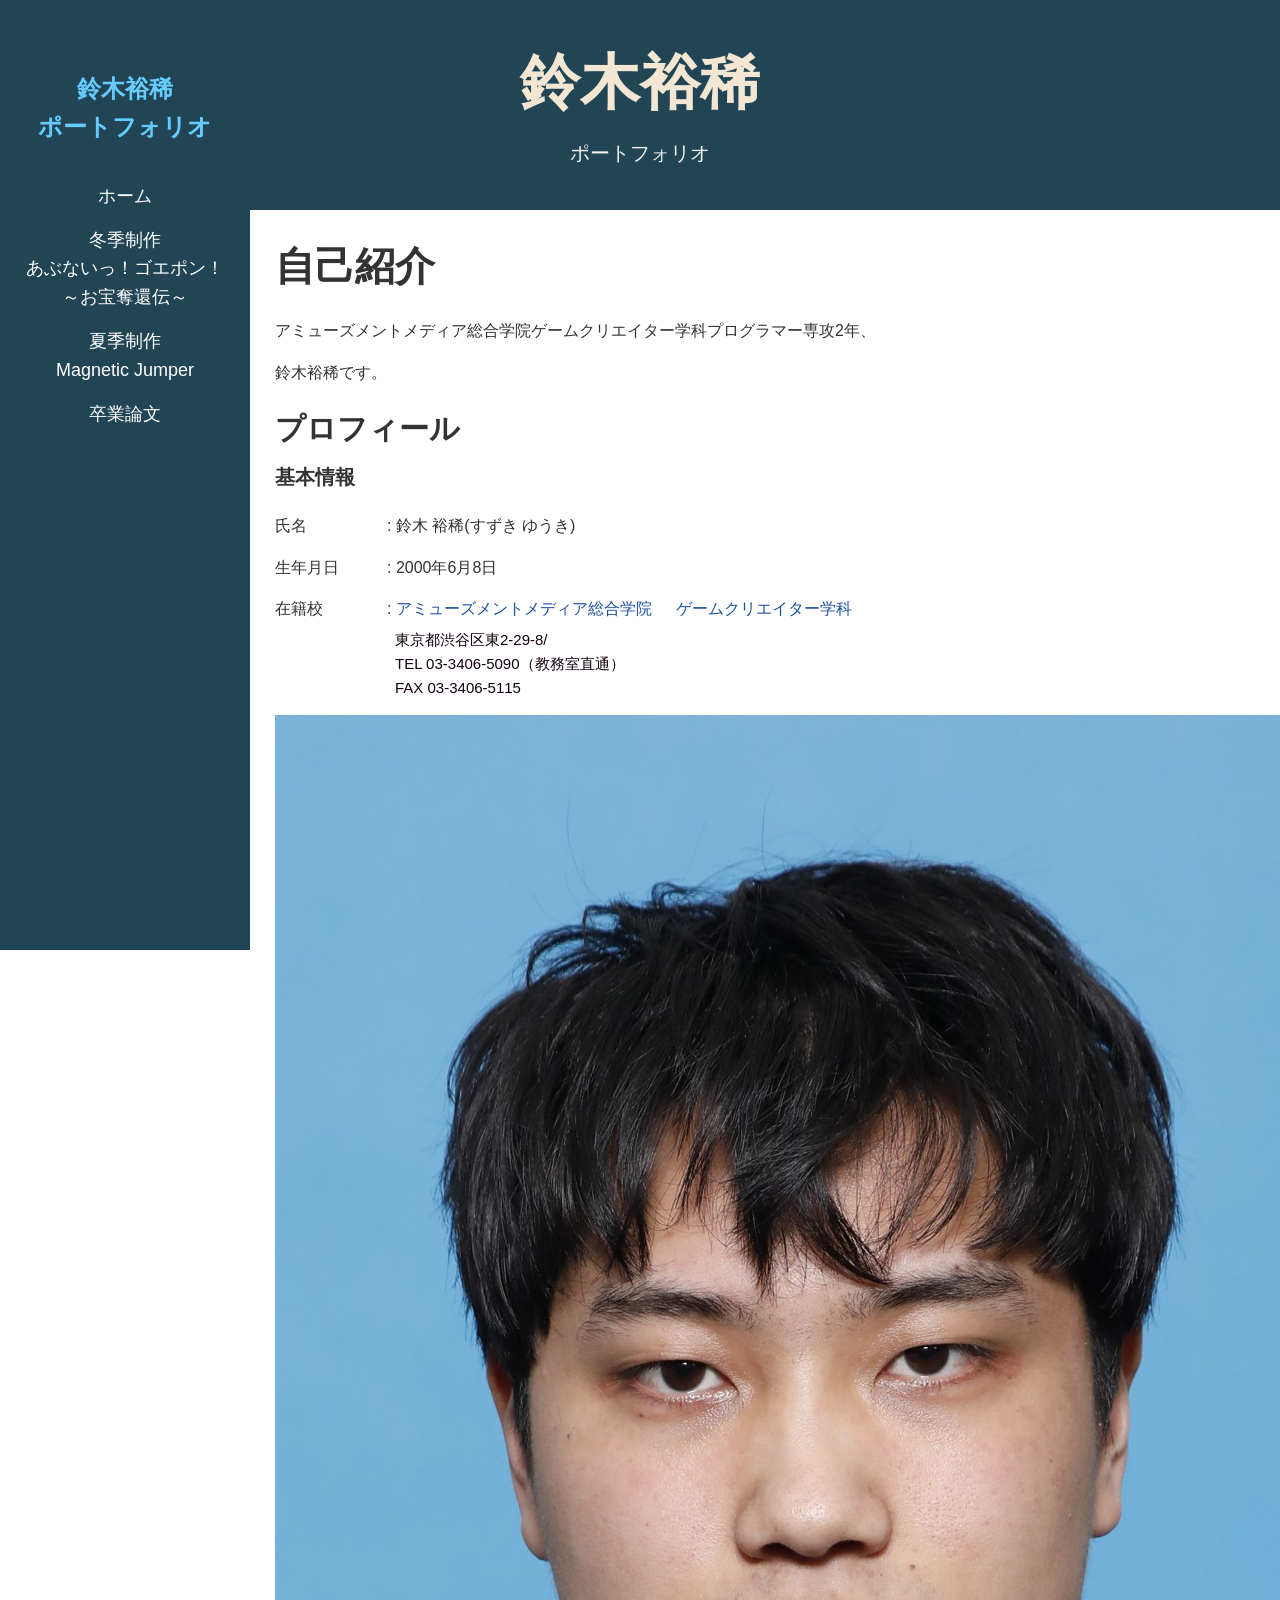
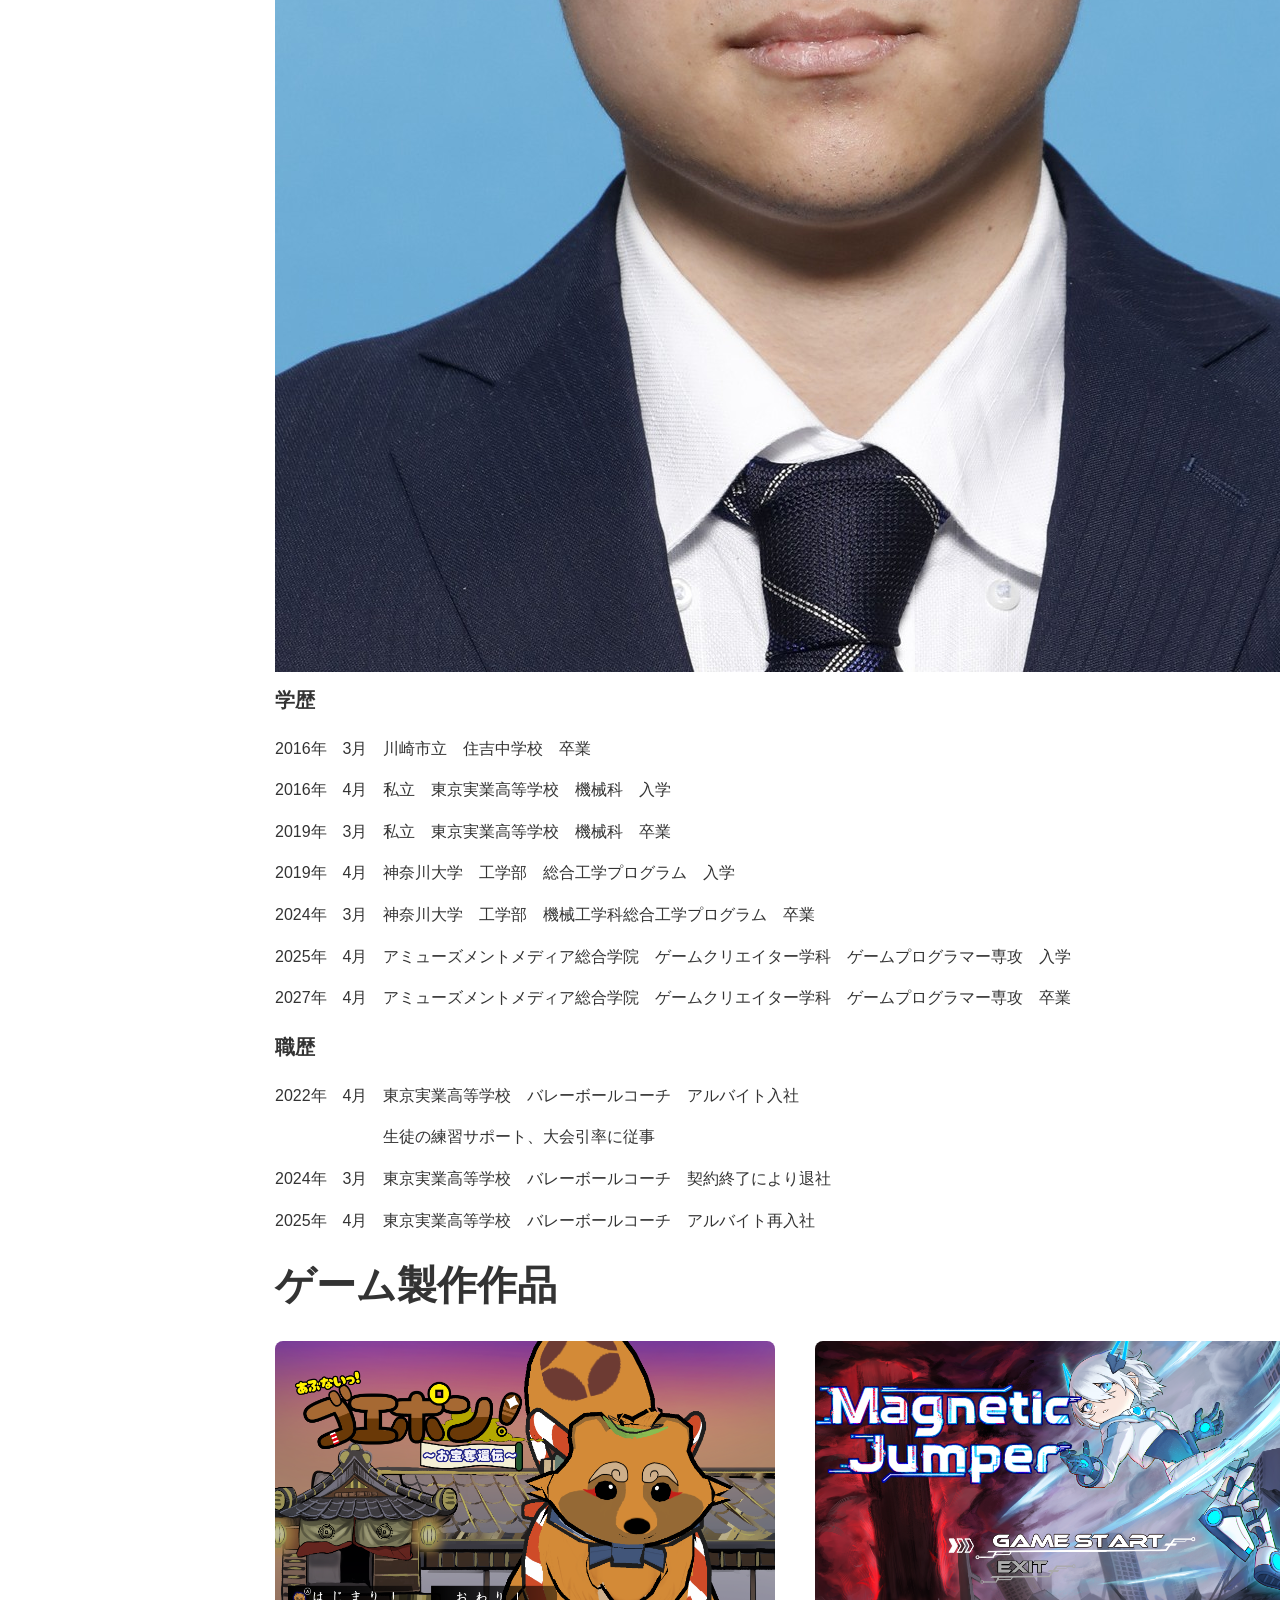
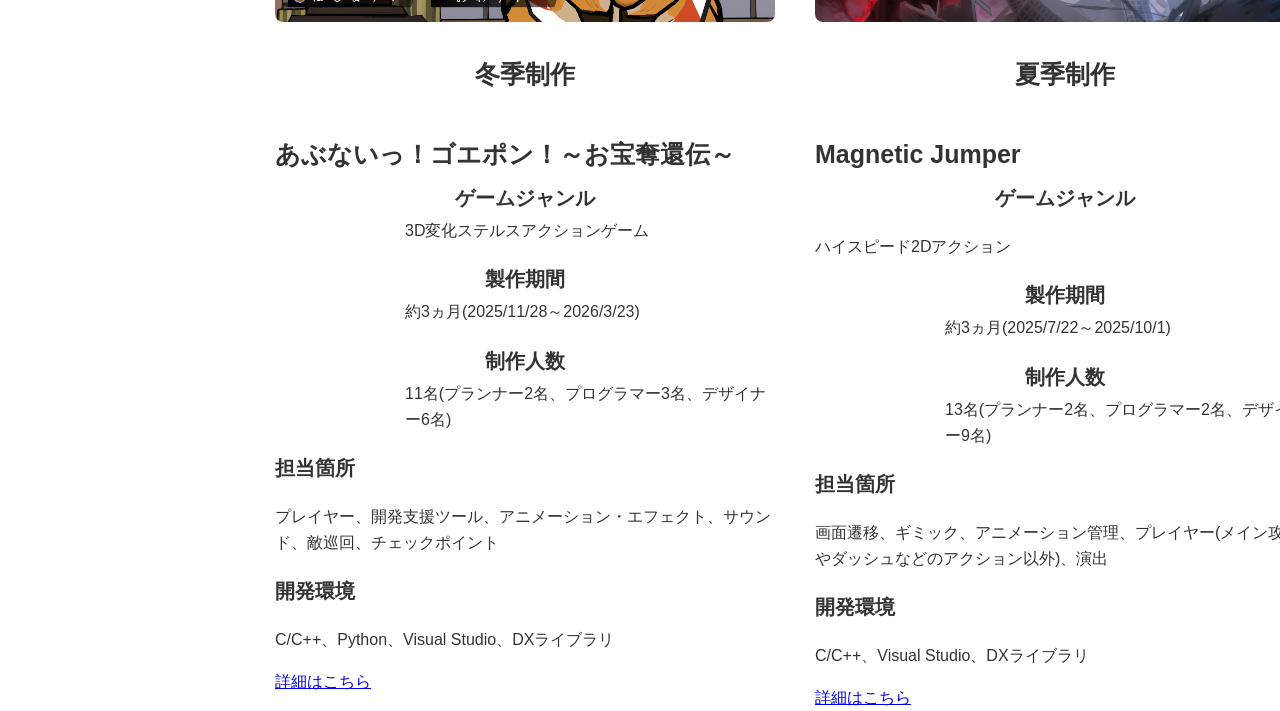
==== index.html @ bafbf877 "ゴエポンとMagneticJumperの完成" ====
<!DOCTYPE html>
<html lang="ja">
<head>
    <meta charset="UTF-8">
    <title>鈴木裕稀</title>
    <meta name="keywords" content="ページのキーワードA,B,C">
    <meta name="description" content="ページの説明">
    <meta name="viewport" content="width=device-width, initial-scale=1.0">
    <link rel="stylesheet" href="index.css">
</head>
<body>
    <nav id="side-menu">
        <p class="side-header">鈴木裕稀<br>ポートフォリオ</p>
        <ul>
            <li><a href="index.html">ホーム</a></li>
            <li><a href="goepon.html">
                    冬季制作
                    <br>
                    あぶないっ！ゴエポン！
                    <br>
                    ～お宝奪還伝～
                </a>
            </li>
            <li><a href="magneticjumper.html">
                    夏季制作
                    <br>
                        Magnetic Jumper
                    <br />
                </a>
            </li>
            <li><a href="sotsuron.html">卒業論文</a></li>
        </ul>
    </nav>
    <div id="overlay"> </div>
    <div id="outer">
        <header>
            <button id="menu-btn">☰</button>
            <div id="header-container">
                <div id="head-inner">
                    <h1>鈴木裕稀</h1>
                    <p class="description">ポートフォリオ</p>
                </div>
            </div>
        </header>
        <div id="content-wrapper">
            <main>
                <div id="inner">
                    <h2>自己紹介</h2>
                    <p>アミューズメントメディア総合学院ゲームクリエイター学科プログラマー専攻2年、</p>
                    <p>鈴木裕稀です。</p>
                    <h3>プロフィール</h3>
                    <div class="profile-container">
                        <div class="profile-text">
                            <h4>基本情報</h4>

                            <p>氏名　　　　　: 鈴木 裕稀(すずき ゆうき)</p>
                            <p>生年月日　　　: 2000年6月8日</p>
                            <p>
                                在籍校　　　　:
                                <a class="school-link"
                                   href="https://www.amgakuin.co.jp/?gclid=Cj0KCQjwtrSLBhCLARIsACh6Rmj-QQGKJq-9UO4rbP_MuwDotyjBTmgKt4EFeL_fIiELfEnhLoS7EGAaAhITEALw_wcB"
                                   target="_blank">
                                    アミューズメントメディア総合学院
                                </a>
                                <a class="department-link"
                                   href="https://www.amgakuin.co.jp/course/game-director"
                                   target="_blank">
                                    ゲームクリエイター学科
                                </a>
                            </p>

                            <p class="school-address">
                                東京都渋谷区東2-29-8/<br>
                                TEL 03-3406-5090（教務室直通）<br>
                                FAX 03-3406-5115
                            </p>
                        </div>

                        <div class="profile-image">
                            <img src="res/images/Yuuki_Suzuki.jpeg" alt="プロフィール画像">
                        </div>
                    </div>
                    <h4>学歴</h4>
                    <p>2016年　3月　川崎市立　住吉中学校　卒業</p>
                    <p>2016年　4月　私立　東京実業高等学校　機械科　入学</p>
                    <p>2019年　3月　私立　東京実業高等学校　機械科　卒業</p>
                    <p>2019年　4月　神奈川大学　工学部　総合工学プログラム　入学</p>
                    <p>2024年　3月　神奈川大学　工学部　機械工学科総合工学プログラム　卒業</p>
                    <p>2025年　4月　アミューズメントメディア総合学院　ゲームクリエイター学科　ゲームプログラマー専攻　入学</p>
                    <p>2027年　4月　アミューズメントメディア総合学院　ゲームクリエイター学科　ゲームプログラマー専攻　卒業</p>
                    <h4>職歴</h4>
                    <p>2022年　4月　東京実業高等学校　バレーボールコーチ　アルバイト入社</p>
                    <p class="indent">
                        生徒の練習サポート、大会引率に従事
                    </p>
                    <p>2024年　3月　東京実業高等学校　バレーボールコーチ　契約終了により退社</p>
                    <p>2025年　4月　東京実業高等学校　バレーボールコーチ　アルバイト再入社</p>
                    <h2 class="game-sakuhinn">ゲーム製作作品</h2>

                    <div class="game-list">
                        <div class="game-card">
                            <img src="res/images/GOEPON1.png" alt="ゴエポン">
                            <h5 class="game-title">
                                <span class="seisakujiki">冬季制作</span><br>
                                <span class="game-main-goepon">あぶないっ！ゴエポン！～お宝奪還伝～</span>
                            </h5>
                            <h4 class="janru">ゲームジャンル</h4>
                            <p class="janru-sub-goepon">3D変化ステルスアクションゲーム</p>
                            <h4 class="kikann">製作期間</h4>
                            <p class="kikann-sub">約3ヵ月(2025/11/28～2026/3/23)</p>
                            <h4 class="ninzu">制作人数</h4>
                            <p class="ninzu-sub">11名(プランナー2名、プログラマー3名、デザイナー6名)</p>
                            <h4 class="tantou">担当箇所</h4>
                            <p class="tantou-sub-goepon">プレイヤー、開発支援ツール、アニメーション・エフェクト、サウンド、敵巡回、チェックポイント</p>
                            <h4 class="kaihatu">開発環境</h4>
                            <p class="kaihatu-sub-goepon">C/C++、Python、Visual Studio、DXライブラリ</p>
                            <a href="goepon.html" class="detail-button-goepon">詳細はこちら</a>
                        </div>

                        <div class="game-card">
                            <img src="res/images/MAGNETICJUMPER1.jpg" alt="Magnetic">
                            <h5 class="game-title">
                                <span class="seisakujiki">夏季制作</span><br>
                                <span class="game-main-mag">Magnetic Jumper</span>
                            </h5>
                            <h4 class="janru">ゲームジャンル</h4>
                            <p class="janru-sub-mag">ハイスピード2Dアクション</p>
                            <h4 class="kikann">製作期間</h4>
                            <p class="kikann-sub">約3ヵ月(2025/7/22～2025/10/1)</p>
                            <h4 class="ninzu">制作人数</h4>
                            <p class="ninzu-sub">13名(プランナー2名、プログラマー2名、デザイナー9名)</p>
                            <h4 class="tantou">担当箇所</h4>
                            <p class="tantou-sub-mag">画面遷移、ギミック、アニメーション管理、プレイヤー(メイン攻撃やダッシュなどのアクション以外)、演出</p>
                            <h4 class="kaihatu">開発環境</h4>
                            <p class="kaihatu-sub-mag">C/C++、Visual Studio、DXライブラリ</p>
                            <a href="magneticjumper.html" class="detail-button-mag">詳細はこちら</a>
                        </div>
                    </div>
                </div>
            </main>
        </div>
    </div>
    <script>
        menu = document.getElementById("side-menu");// サイドメニュー
        button = document.getElementById("menu-btn");// メニューボタン
        overlay = document.getElementById("overlay");// 背景を暗くする

        // メニューボタンをクリックしたときの処理
        button.addEventListener("click", () => {
        // サイドメニューの表示・非表示を切り替える
        menu.classList.toggle("open");
        // 背景を暗くかどうかを切り替える
        overlay.classList.toggle("show");

        // メニューボタンの表示を切り替える
        if(menu.classList.contains("open")) {
        // サイドメニューが表示されている場合は「✕」にする
        button.textContent = "✕";
        } 
        else {
        // サイドメニューが非表示の場合は「☰」にする
        button.textContent = "☰";
        }
        });

        // 背景を暗くする部分をクリックしたときの処理
        overlay.addEventListener("click", () => {
        // サイドメニューを非表示にする
            menu.classList.remove("open");
        // 背景を暗くする部分を非表示にする
            overlay.classList.remove("show");
        // メニューボタンの表示を「☰」にする
            button.textContent = "☰";
        });
    </script>
</body>

</html>
---- index.css ----
@charset "UTF-8";

/* ===========================
   ページ全体
=========================== */

/* ページ全体の設定 */
body {
    margin: 0; /* 外側の余白をなくす */
    padding: 0; /* 内側の余白をなくす */
    font-family: "游ゴシック Medium", "ヒラギノ角ゴ Pro", "Hiragino Kaku Gothic Pro", "メイリオ", "Meiryo", sans-serif; /* フォント */
    line-height: 1.6; /* 行間 */
    font-size: 16px; /* 基本文字サイズ */
}

/* ===========================
   ヘッダー
=========================== */

/* ヘッダーの横幅 */
#header-container {
    margin: 0 auto; /* 中央寄せ */
    width: 694px; /* 横幅 */
}

/* ヘッダー背景 */
header {
    background-color: #214555; /* 背景色 */
}

/* ヘッダー内の余白 */
#head-inner {
    padding: 25px 0; /* 上下25px */
    text-align: center; /* 中央揃え */
}

/* タイトル */
h1 {
    font-size: 60px; /* 文字サイズ */
    font-weight: bold; /* 太字 */
    padding: 10px 0 0 0; /* 上だけ余白 */
    margin: 0; /* 外側余白なし */
    color: #f3e6d2; /* 文字色 */
}

    /* タイトルのリンク */
    h1 a {
        font-weight: bold; /* 太字 */
        color: #f3e6d2; /* 文字色 */
        text-decoration: none; /* 下線なし */
    }

        /* タイトルリンクにカーソルを合わせた時 */
        h1 a:hover {
            color: #e8f3f9; /* 色変更 */
            text-decoration: none;
        }

/* サブタイトル */
.description {
    font-size: 20px; /* 文字サイズ */
    line-height: 1.2; /* 行間 */
    color: #f3f2eb; /* 文字色 */
    margin: 0.5em 0 1em 0; /* 外側余白 */
}

/* ===========================
   見出し
=========================== */

/* 自己紹介 */
h2 {
    font-size: 40px;
    margin: 0;/* 外側余白 */
    padding: 4px 0;/* 内側余白 */
}

/* プロフィール */
h3 {
    font-size: 30px;
    margin: 0;
    padding: 4px 0;
}

/* 基本情報 */
h4 {
    font-size: 20px;
    margin: 0;
    padding: 4px 0;
}

h5 {
    font-size: 25px;
    margin: 0;
    padding: 4px 0;
}

/* ===========================
   メインコンテンツ
=========================== */

/* コンテンツ全体 */
#content-wrapper {
    margin: 0 auto; /* 中央寄せ */
    width: 1350px; /* 横幅 */
}

/* メイン文字色 */
main {
    color: #333;
}

/* コンテンツの余白 */
#inner {
    padding: 20px 0 0 275px; /* 左に200px余白 */
}

/* ===========================
   リスト
=========================== */

/* ul */
ul {
    margin: 0 0 0 1em;
    padding: 0;
}

/* li */
li {
    list-style: disc;
}

/* ===========================
   段落
=========================== */

/* 段落 */
p {
    margin: 1em 0;
}

/* ===========================
   画像
=========================== */

/* 全画像共通 */
img {
    max-width: 100%; /* 親要素を超えない */
    height: auto; /* 縦横比維持 */
    border: 0;
}

/* ===========================
   区切り線
=========================== */

hr {
    border-width: 1px 0 0 0;
    border-style: solid;
    border-color: #ccc;
    height: 1px;
}

/* ===========================
   リンク
=========================== */

/* 全リンク */
a {
    font-weight: normal;
}

/* ===========================
   サイドメニュー
=========================== */

/* サイドメニュー本体 */
#side-menu {
    position: fixed; /* 固定表示 */
    top: 0;
    left: 0;
    width: 250px; /* 横幅 */
    height: 100vh; /* 高さ */
    background-color: #214555; /* 背景色 */
    transition: left 0.3s ease; /* 開閉アニメーション */
    display: flex;
    flex-direction: column; /* 縦並び */
    align-items: center; /* 中央揃え */
    padding-top: 50px; /* 上余白 */
}

    /* メニューリスト */
    #side-menu ul {
        margin: 0;
        padding: 0;
        width: 100%;
    }

    /* メニュー項目 */
    #side-menu li {
        list-style: none;
        text-align: center;
        margin: 15px 0;
    }

/* ポートフォリオタイトル */
.side-header {
    width: 100%;
    margin: 20px 0;
    padding: 0;
    text-align: center;
    color: #66ccff;
    font-size: 24px;
    font-weight: bold;
}

/* メニューを開くボタン */
#menu-btn {
    display: none;
    position: fixed;
    top: 15px;
    left: 20px;
    z-index: 1000;
}

/* メニューが開いた状態 */
#side-menu.open {
    left: 0;
}

/* メニューリンク */
#side-menu li a {
    display: block;
    color: white;
    text-decoration: none;
    font-size: 18px;
}

    /* メニューリンクにカーソル */
    #side-menu li a:hover {
        color: #ffd966;
    }

/* ===========================
   学校リンク
=========================== */

/* 学校名リンク */
.school-link {
    text-decoration: none;
    color: #1d50a2;
}

    /* 学校リンクにカーソル */
    .school-link:hover {
        text-decoration: underline;
    }

/* 学科リンク */
.department-link {
    text-decoration: none;
    margin-left: 20px;
    color: #1d50a2;
}

    /* 学科リンクにカーソル */
    .department-link:hover {
        text-decoration: underline;
    }

/* 学校住所 */
.school-address {
    margin-left: 120px;
    margin-top: -10px;
    color: #130012;
    font-size: 15px;
}

/* ===========================
   背景オーバーレイ
=========================== */

/* 背景を暗くする */
#overlay {
    position: fixed;
    top: 0;
    left: 0;
    width: 100%;
    height: 100%;
    background-color: rgba(0,0,0,0.5);
    display: none;
    z-index: 999;
}

    /* オーバーレイ表示 */
    #overlay.show {
        display: block;
    }

/* メニューの重なり順 */
#side-menu {
    z-index: 1000;
}

/* ボタンを最前面に */
#menu-btn {
    z-index: 1001;
}

/* ===========================
   画像と文章
=========================== */

/*全作品を横並び*/
.game-list {
    display:flex;
    flex-wrap: wrap;
    gap: 40px;
}

/*1作品*/
.game-card {
    width: 500px;
}

    .game-card img {
        height:auto;
        border-radius: 8px; /*四つ角を丸める*/
        margin-bottom: 20px;
    }

/* 職歴のインデント */
.indent {
    margin-left: 108px;
}

/* ゲーム作品 */
.game-sakuhinn {
    margin-bottom: 20px;
}

/* ゲームタイトル */
.game-title span {
    display: block;
}

/* 作成時期 */
.seisakujiki {
    margin-left: 200px;
}

/* ゲームのタイトル名 */
.game-main {
    margin-left: 20px;
    margin-bottom: 20px;
}

/* ゲームのジャンル */
.janru {
    margin-left: 180px;
}

/* ゲームのジャンルのサブタイトル */
.janru-sub-goepon {
    margin-top: 0;
    margin-left: 130px;
}

/* 制作期間 */
.kikann {
    margin-left: 210px;
}

/*日にち*/
.kikann-sub {
    margin-top: 0;
    margin-left: 130px;
}

.ninzu {
    margin-left: 210px;
}

.ninzu-sub {
    margin-top: 0;
    margin-left: 130px;
}

/* ===========================
   レスポンシブ
=========================== */

@media screen and (max-width:1200px) {

    /* メニューボタン表示 */
    #menu-btn {
        display: block;
    }

    /* メニューを画面外へ */
    #side-menu {
        left: -250px;
    }

        /* メニュー表示 */
        #side-menu.open {
            left: 0;
        }
}

@media screen and (max-width:767px) {

    /* ヘッダー幅 */
    #header-container {
        width: 100%;
    }

    /* ヘッダー内余白 */
    #head-inner {
        padding: 25px 10px;
    }

    /* コンテンツ幅 */
    #content-wrapper {
        width: 100%;
    }

    /* メイン */
    main {
        width: 100%;
    }

    /* コンテンツ余白 */
    #inner {
        padding: 20px 10px 0 10px;
    }
}
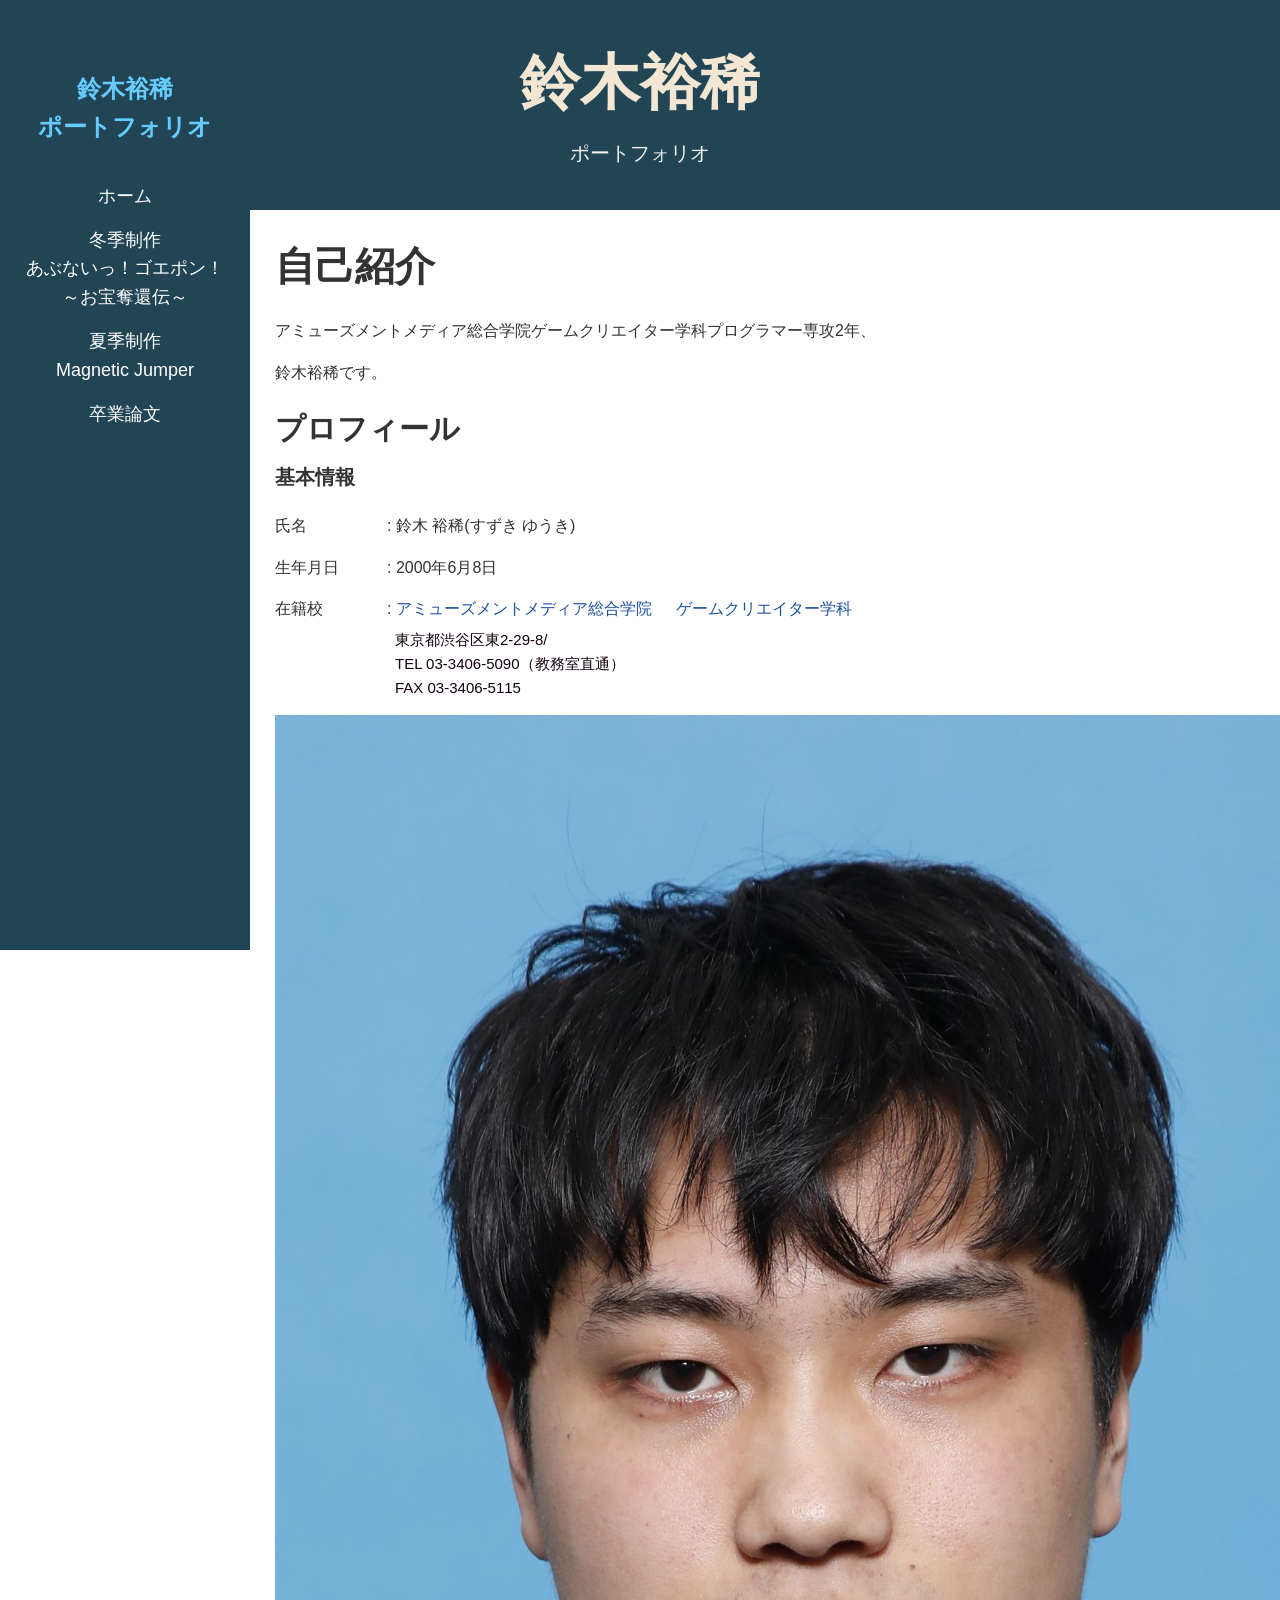
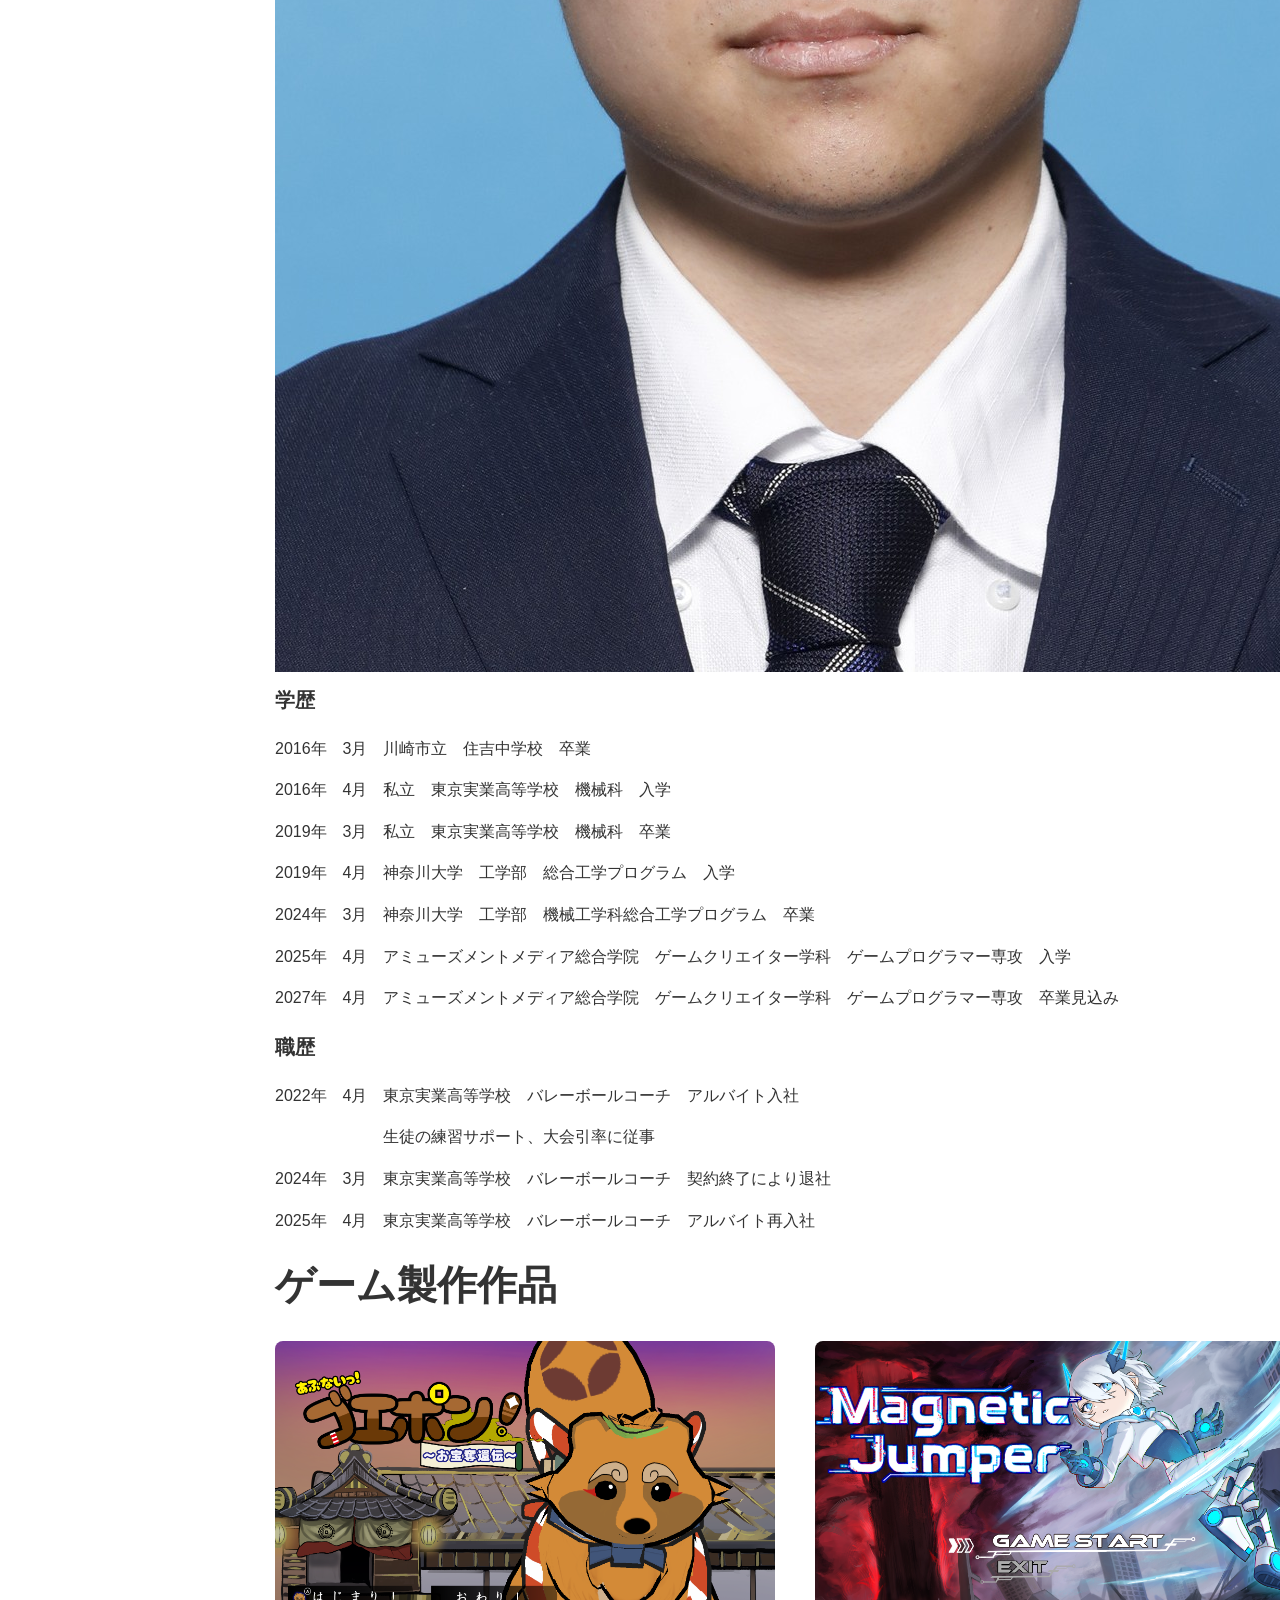
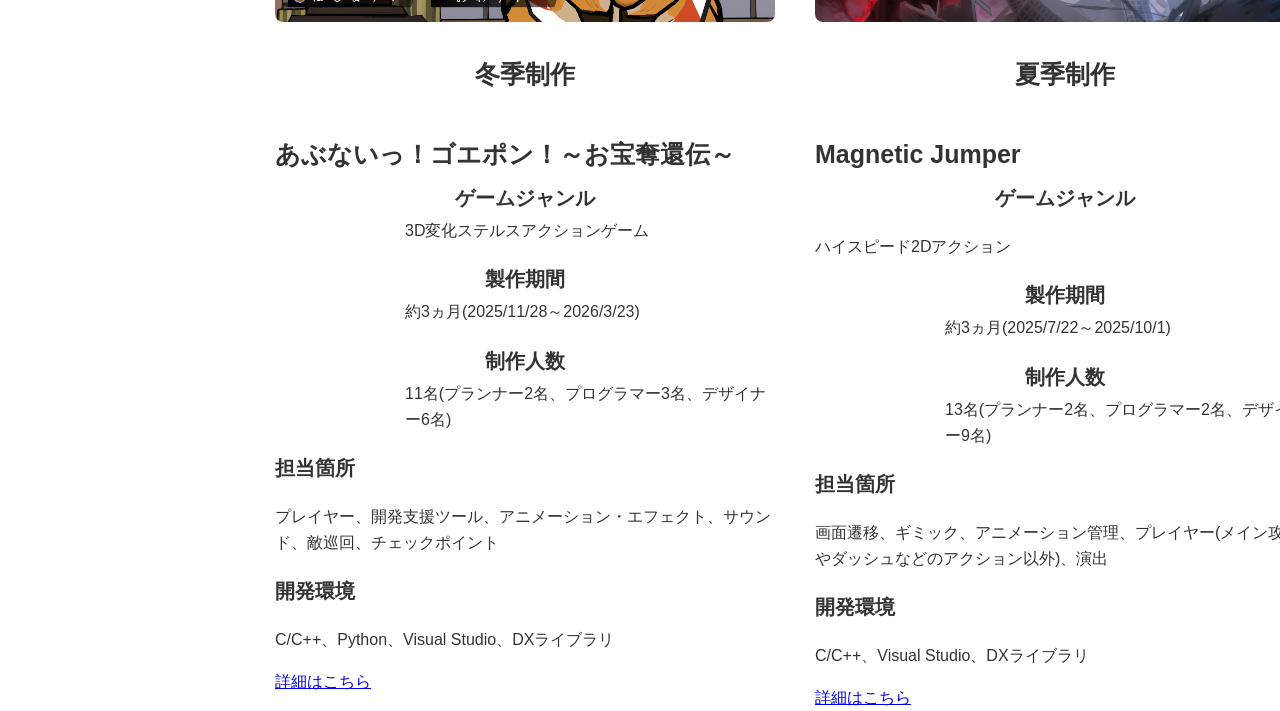
==== commit d5c84284: "ゴエポン画像修正とハッカソン1回目追加" ====
--- a/index.html
+++ b/index.html
@@ -87,7 +87,7 @@
                     <p>2019年　4月　神奈川大学　工学部　総合工学プログラム　入学</p>
                     <p>2024年　3月　神奈川大学　工学部　機械工学科総合工学プログラム　卒業</p>
                     <p>2025年　4月　アミューズメントメディア総合学院　ゲームクリエイター学科　ゲームプログラマー専攻　入学</p>
-                    <p>2027年　4月　アミューズメントメディア総合学院　ゲームクリエイター学科　ゲームプログラマー専攻　卒業</p>
+                    <p>2027年　4月　アミューズメントメディア総合学院　ゲームクリエイター学科　ゲームプログラマー専攻　卒業見込み</p>
                     <h4>職歴</h4>
                     <p>2022年　4月　東京実業高等学校　バレーボールコーチ　アルバイト入社</p>
                     <p class="indent">
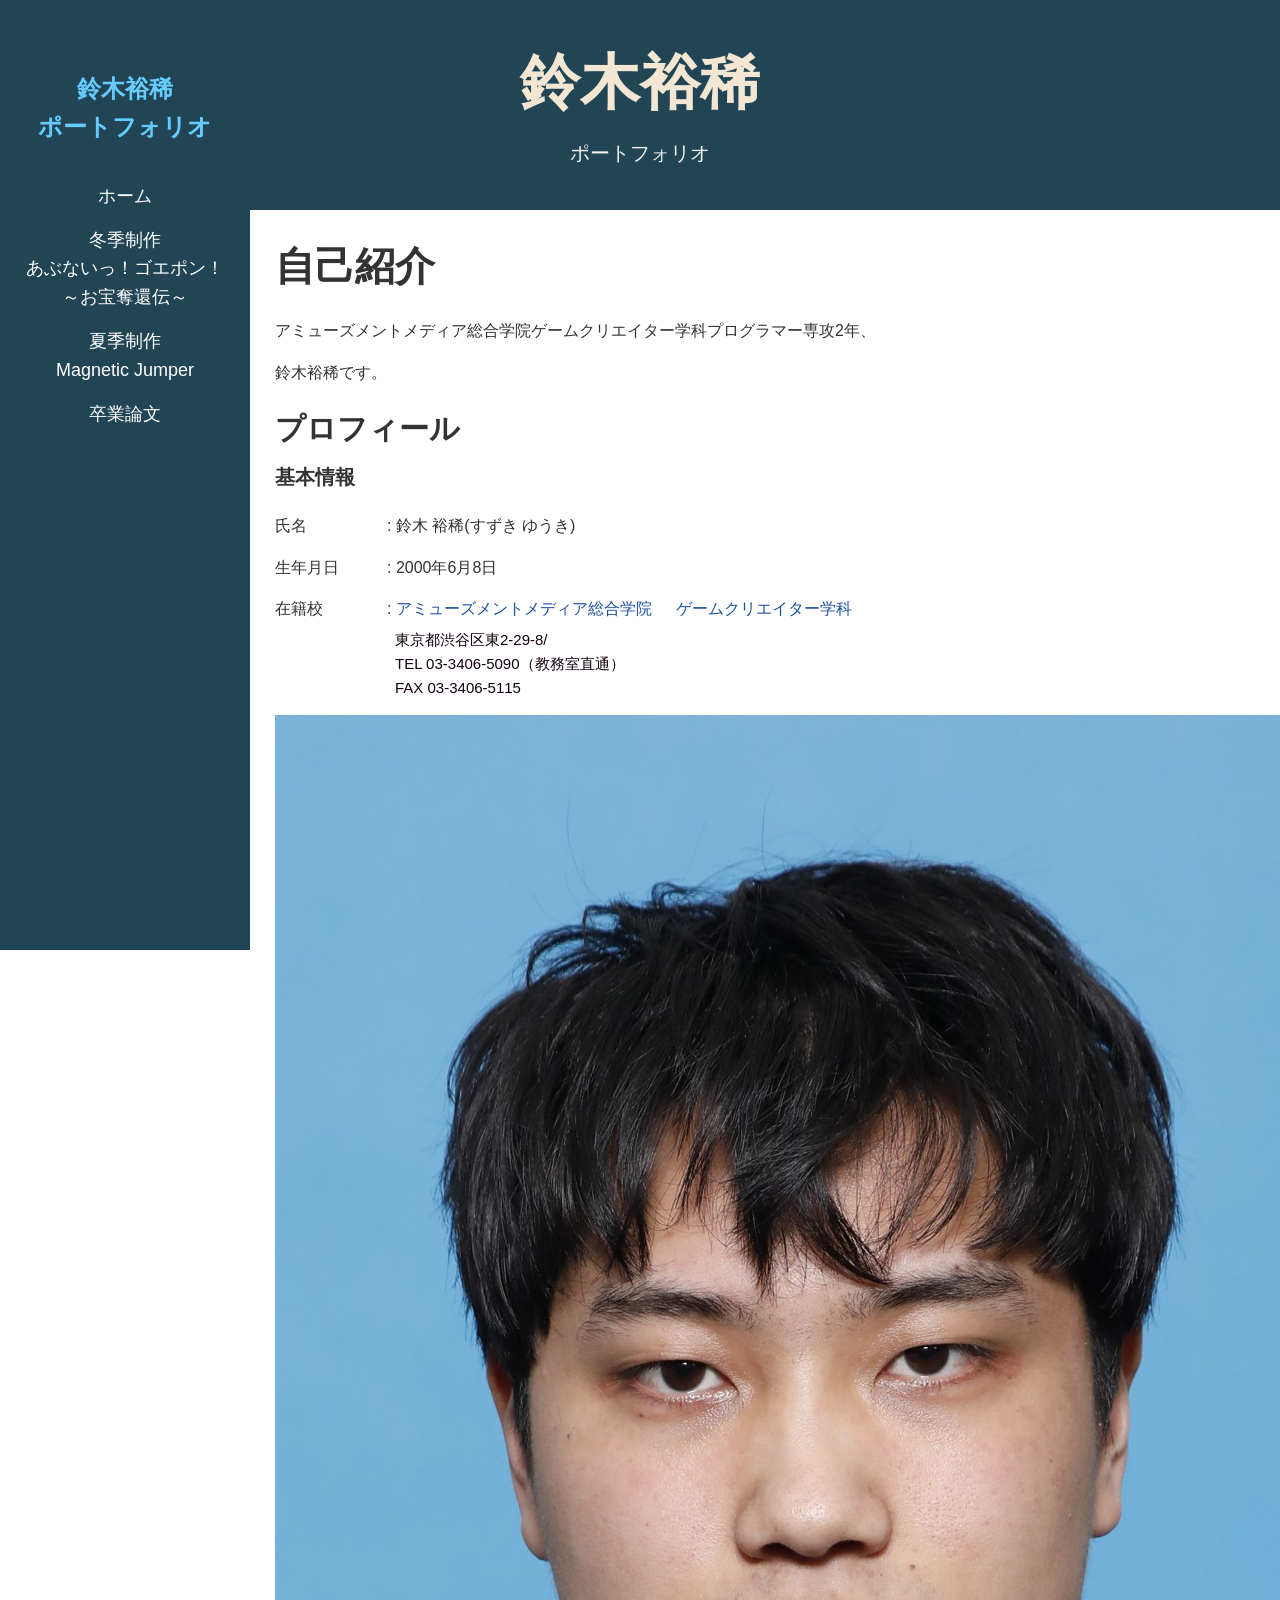
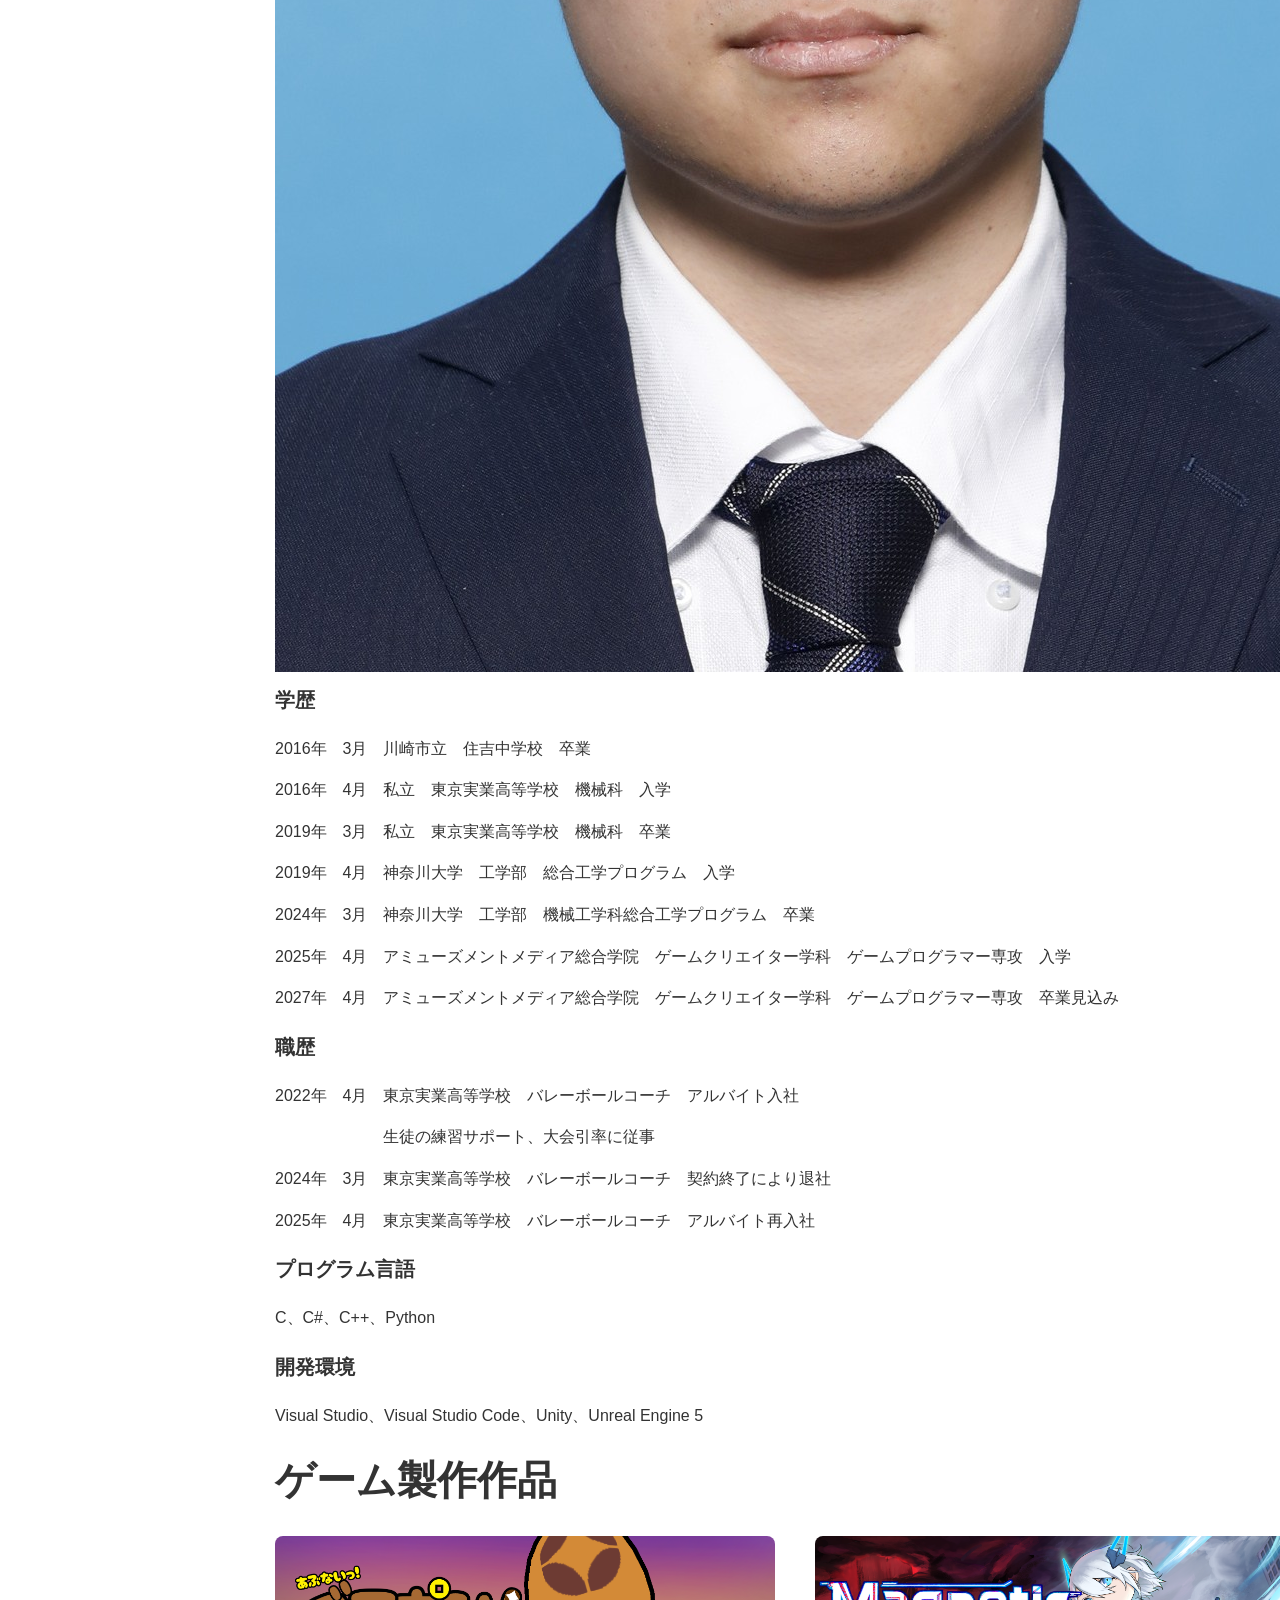
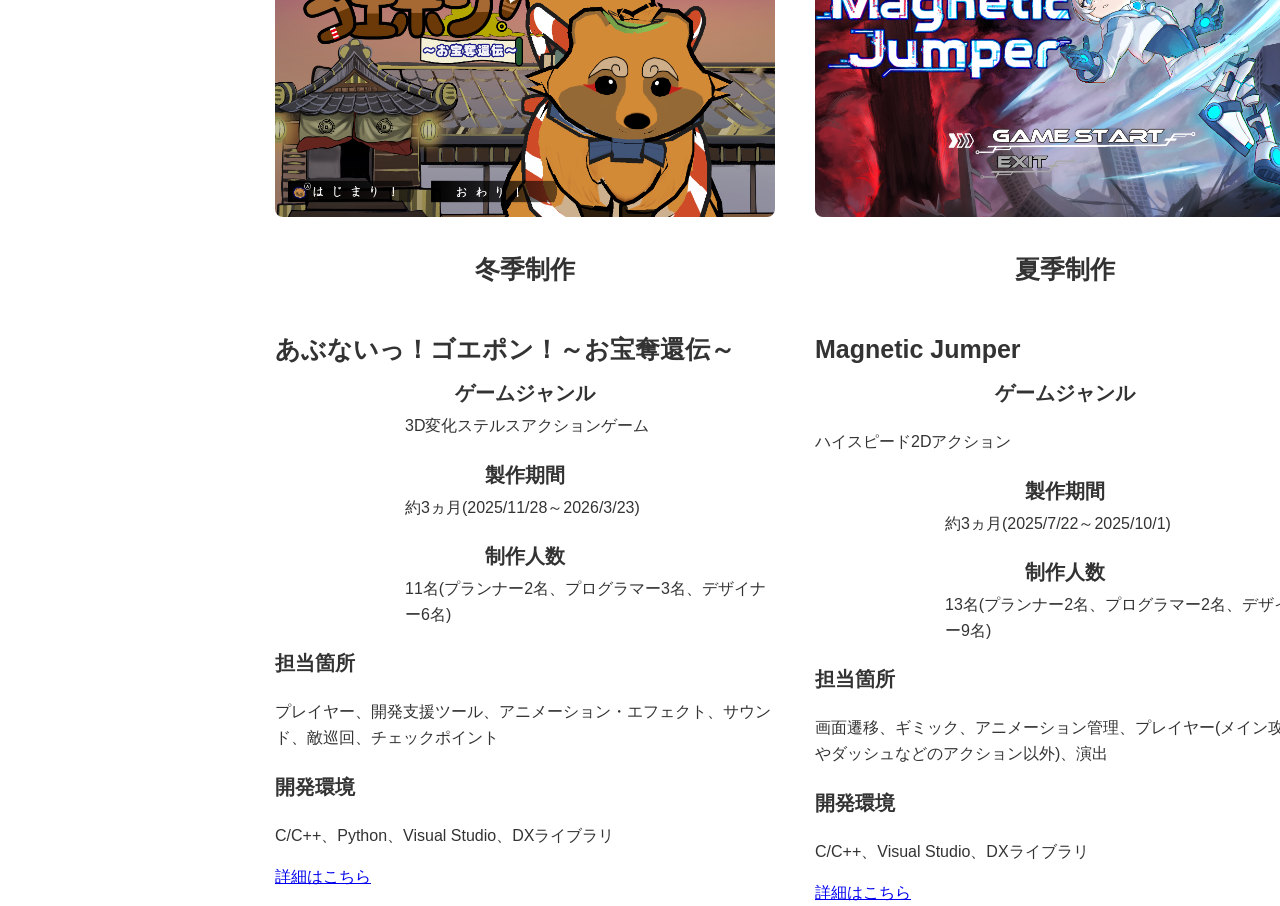
==== commit 86713476: "使用言語と開発環境追加" ====
--- a/index.html
+++ b/index.html
@@ -95,6 +95,13 @@
                     </p>
                     <p>2024年　3月　東京実業高等学校　バレーボールコーチ　契約終了により退社</p>
                     <p>2025年　4月　東京実業高等学校　バレーボールコーチ　アルバイト再入社</p>
+
+                    <h4>プログラム言語</h4>
+                    <p>C、C#、C++、Python</p>
+
+                    <h4>開発環境</h4>
+                    <p>Visual Studio、Visual Studio Code、Unity、Unreal Engine 5</p>
+
                     <h2 class="game-sakuhinn">ゲーム製作作品</h2>
 
                     <div class="game-list">
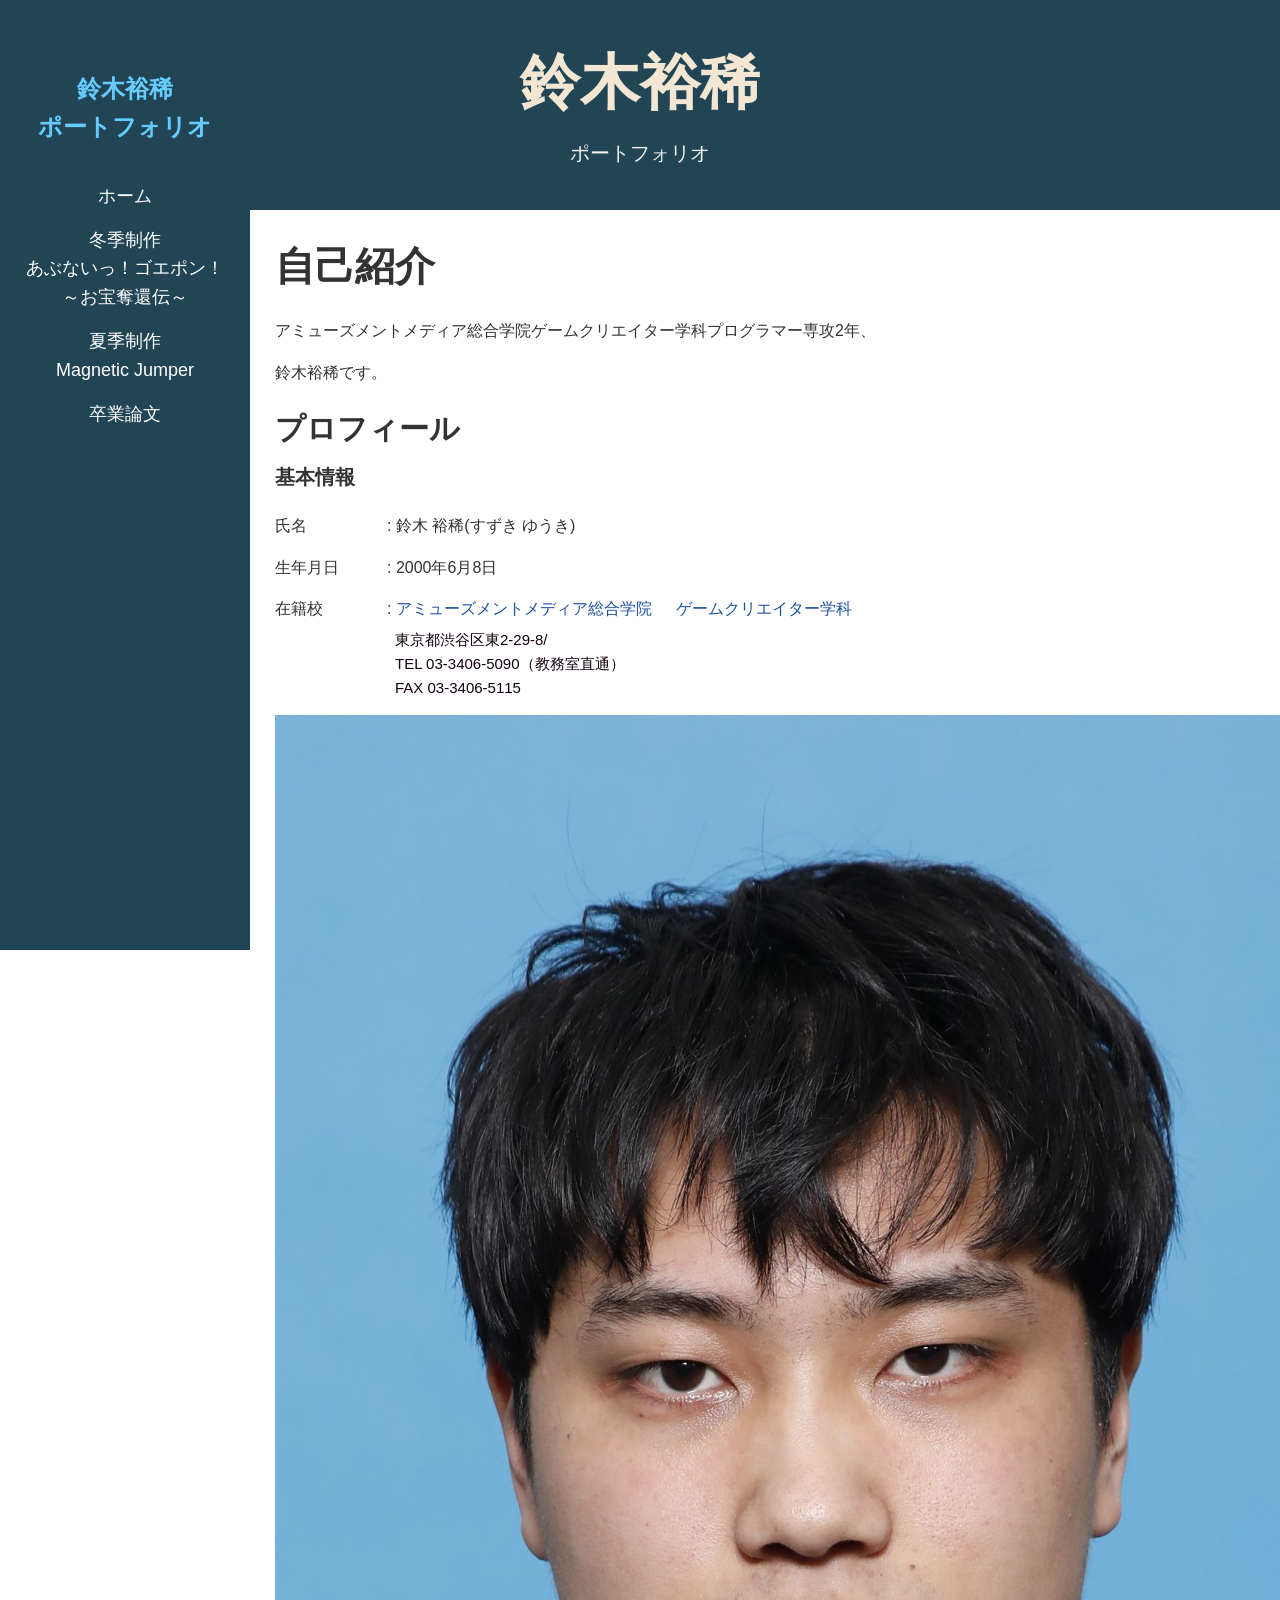
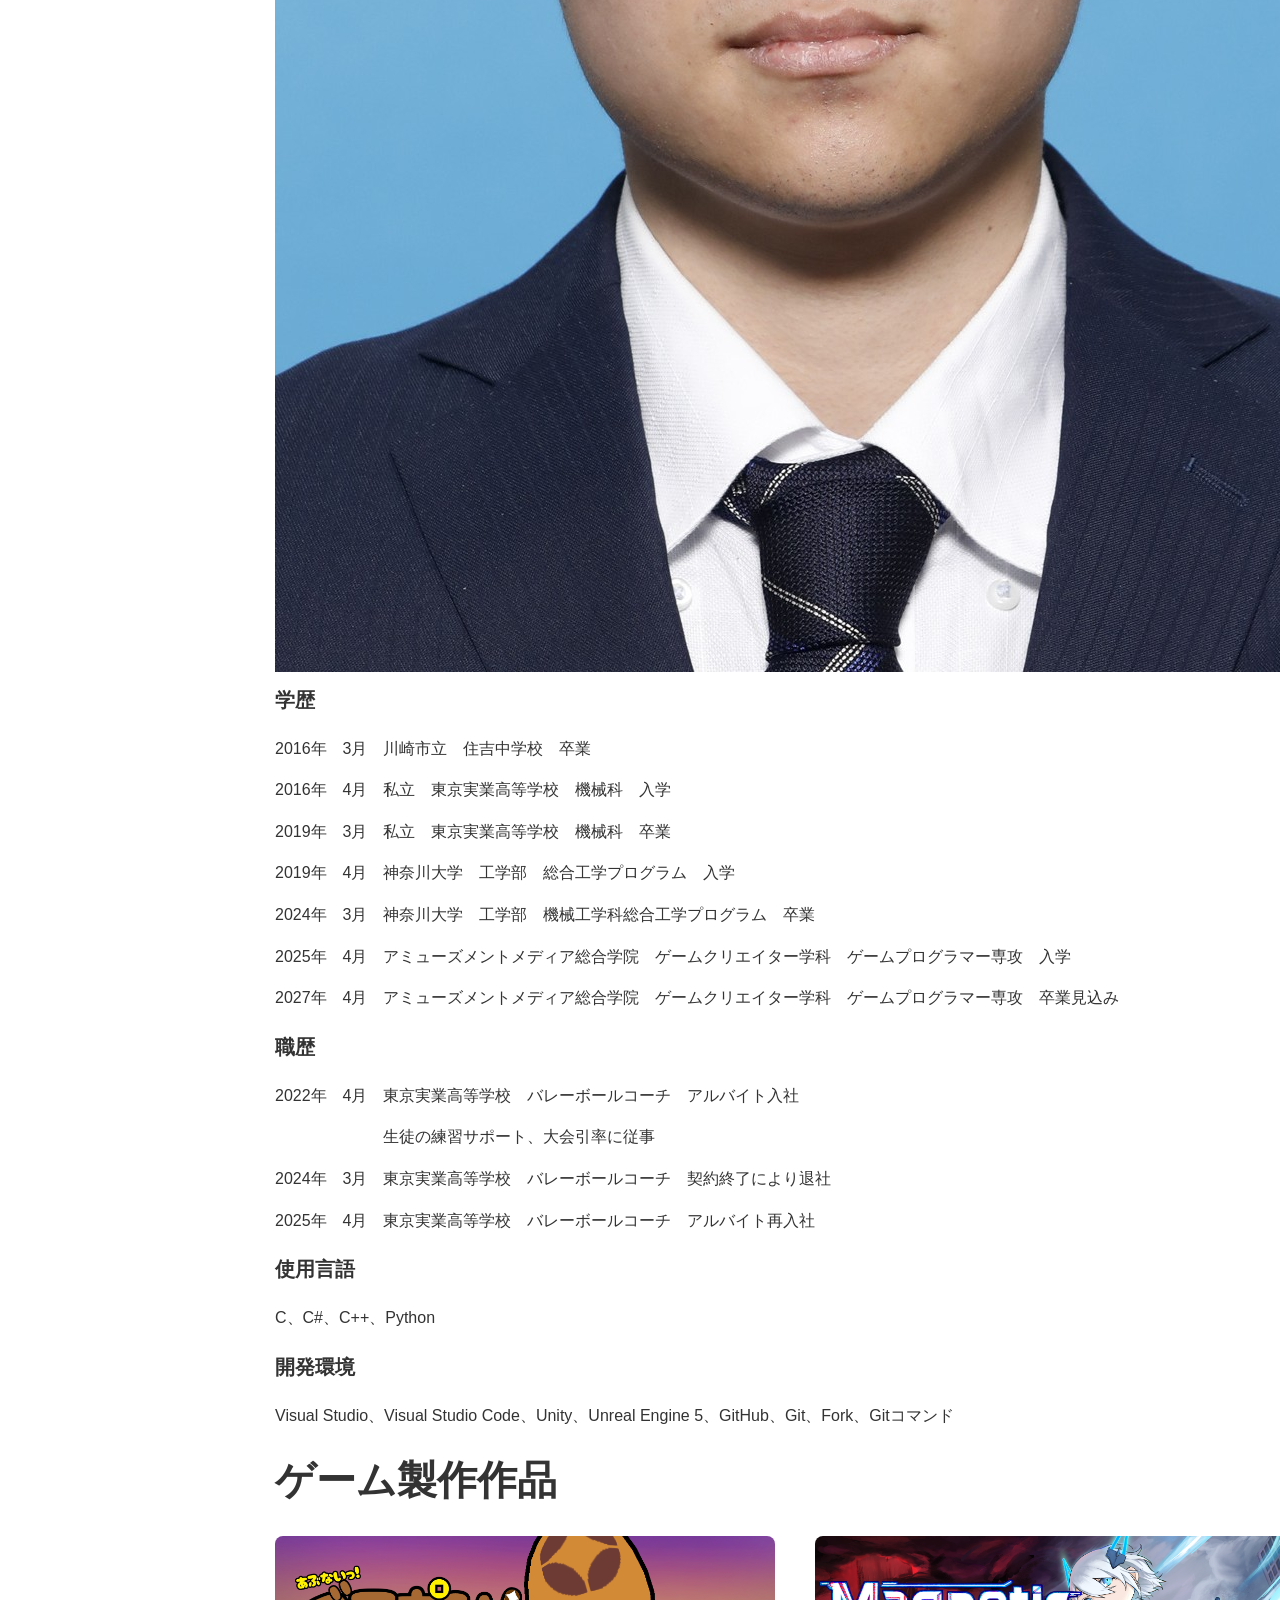
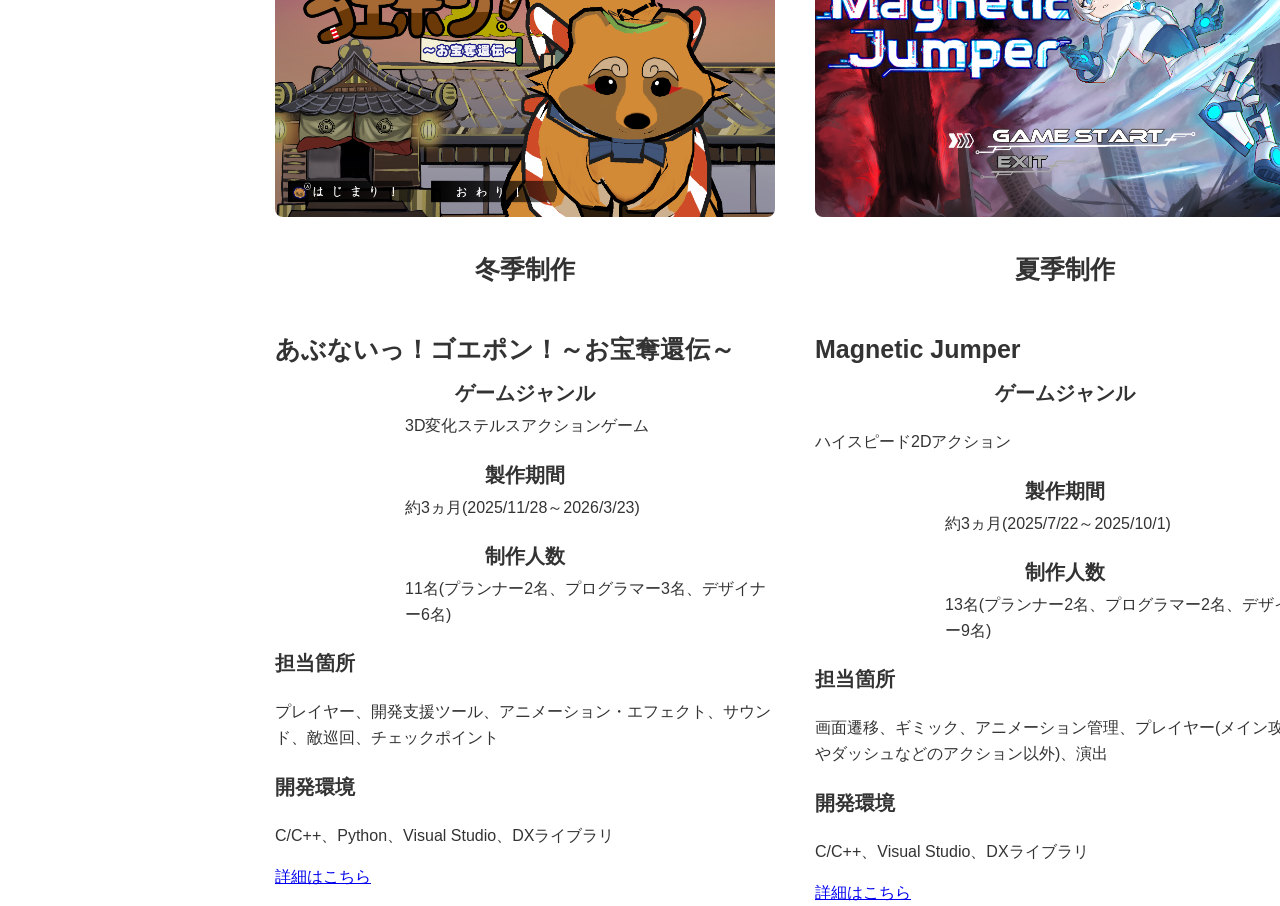
==== commit 3693bb1b: "使用言語と開発環境修正" ====
--- a/index.html
+++ b/index.html
@@ -96,11 +96,11 @@
                     <p>2024年　3月　東京実業高等学校　バレーボールコーチ　契約終了により退社</p>
                     <p>2025年　4月　東京実業高等学校　バレーボールコーチ　アルバイト再入社</p>
 
-                    <h4>プログラム言語</h4>
+                    <h4>使用言語</h4>
                     <p>C、C#、C++、Python</p>
 
                     <h4>開発環境</h4>
-                    <p>Visual Studio、Visual Studio Code、Unity、Unreal Engine 5</p>
+                    <p>Visual Studio、Visual Studio Code、Unity、Unreal Engine 5、GitHub、Git、Fork、Gitコマンド</p>
 
                     <h2 class="game-sakuhinn">ゲーム製作作品</h2>
 
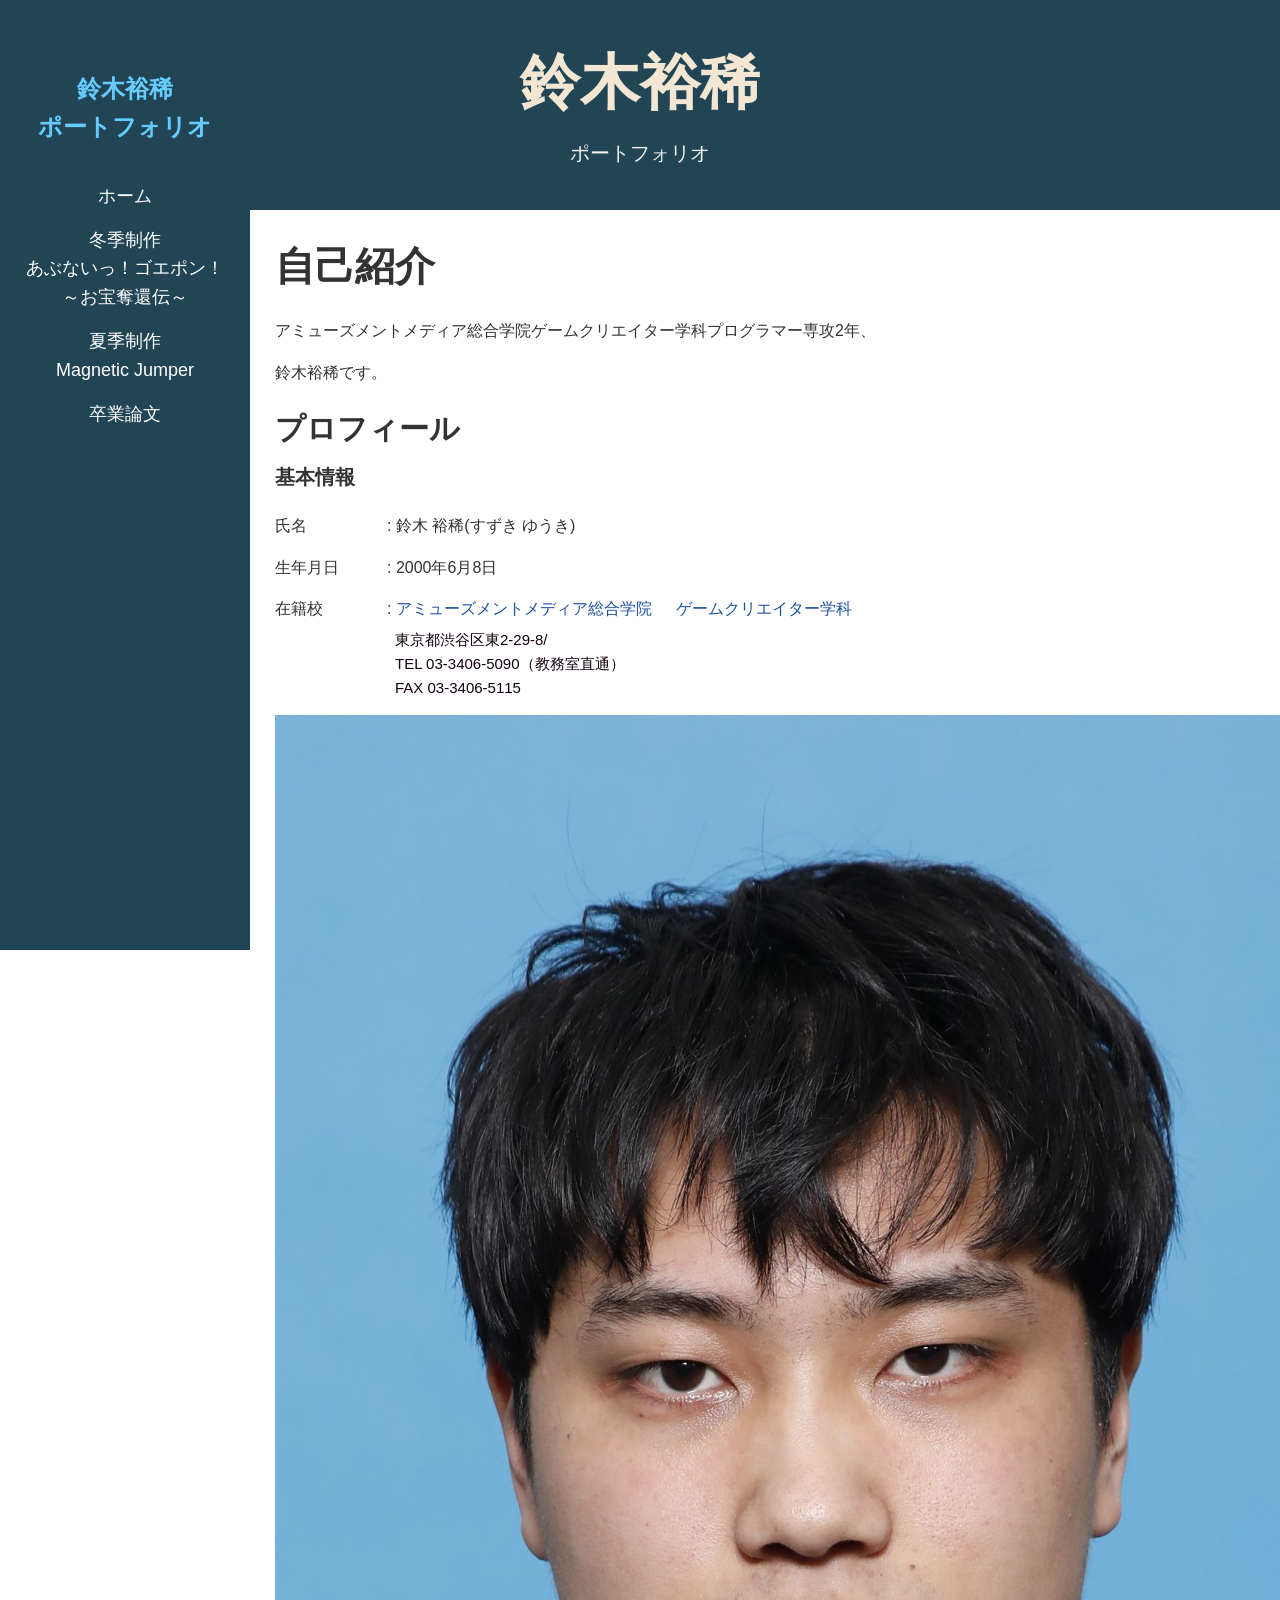
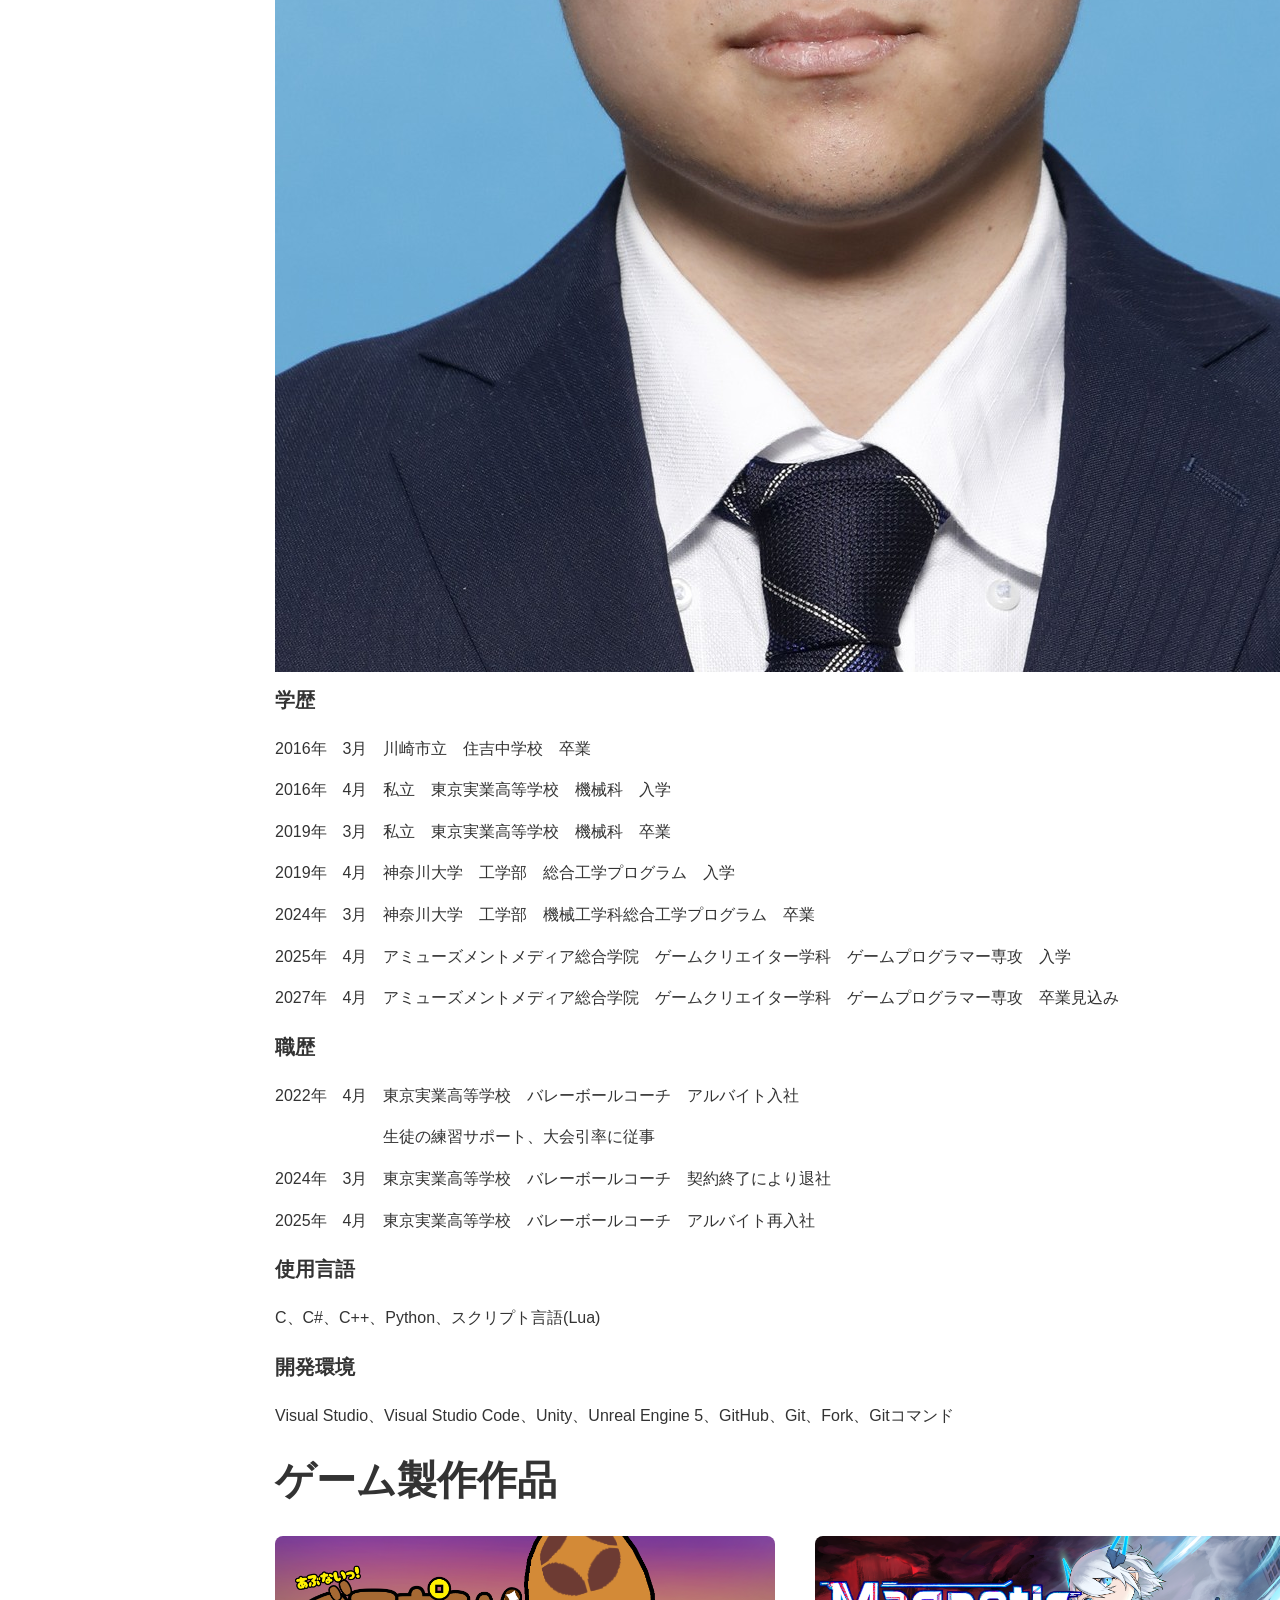
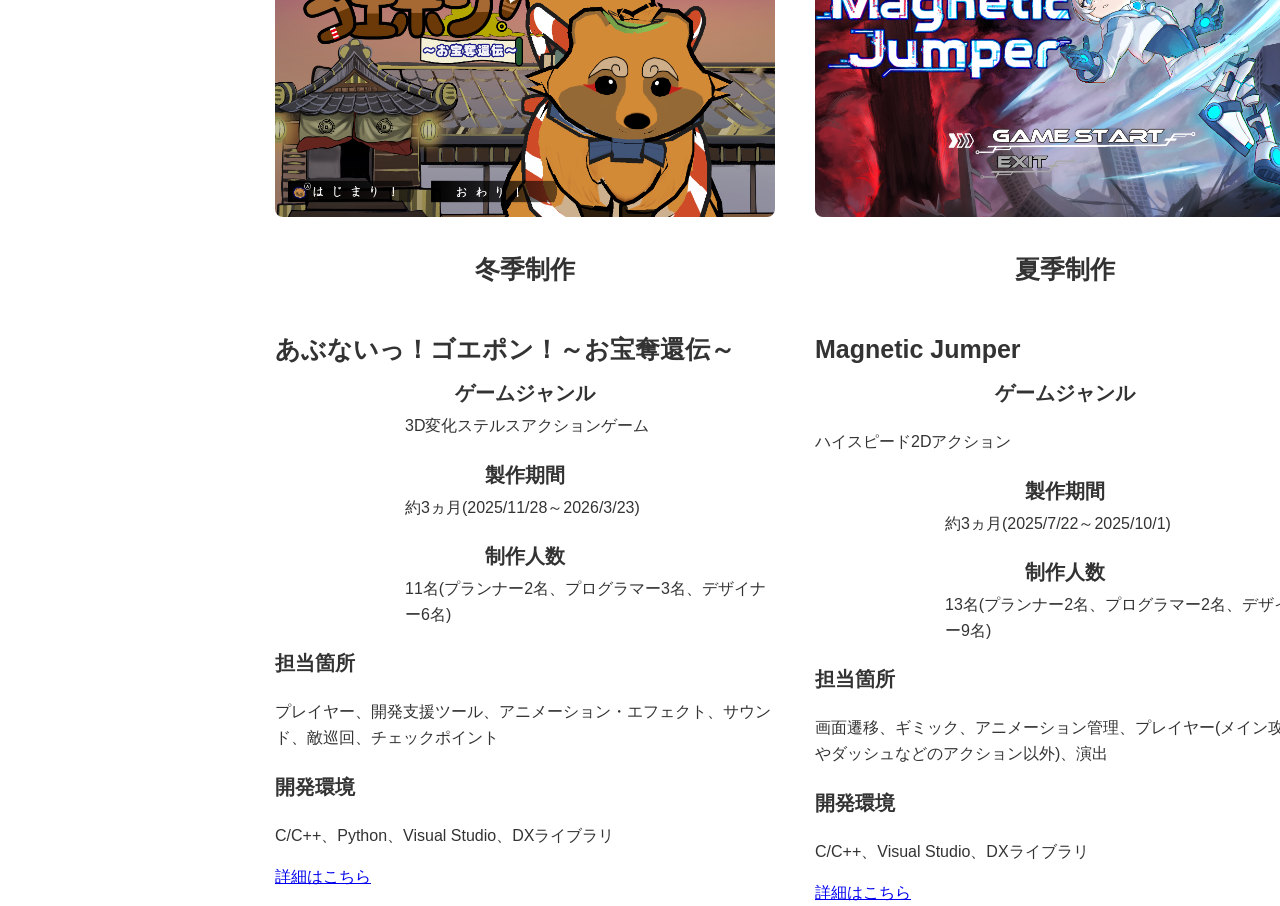
==== commit 161182e9: "Lua追加" ====
--- a/index.html
+++ b/index.html
@@ -97,7 +97,7 @@
                     <p>2025年　4月　東京実業高等学校　バレーボールコーチ　アルバイト再入社</p>
 
                     <h4>使用言語</h4>
-                    <p>C、C#、C++、Python</p>
+                    <p>C、C#、C++、Python、スクリプト言語(Lua)</p>
 
                     <h4>開発環境</h4>
                     <p>Visual Studio、Visual Studio Code、Unity、Unreal Engine 5、GitHub、Git、Fork、Gitコマンド</p>
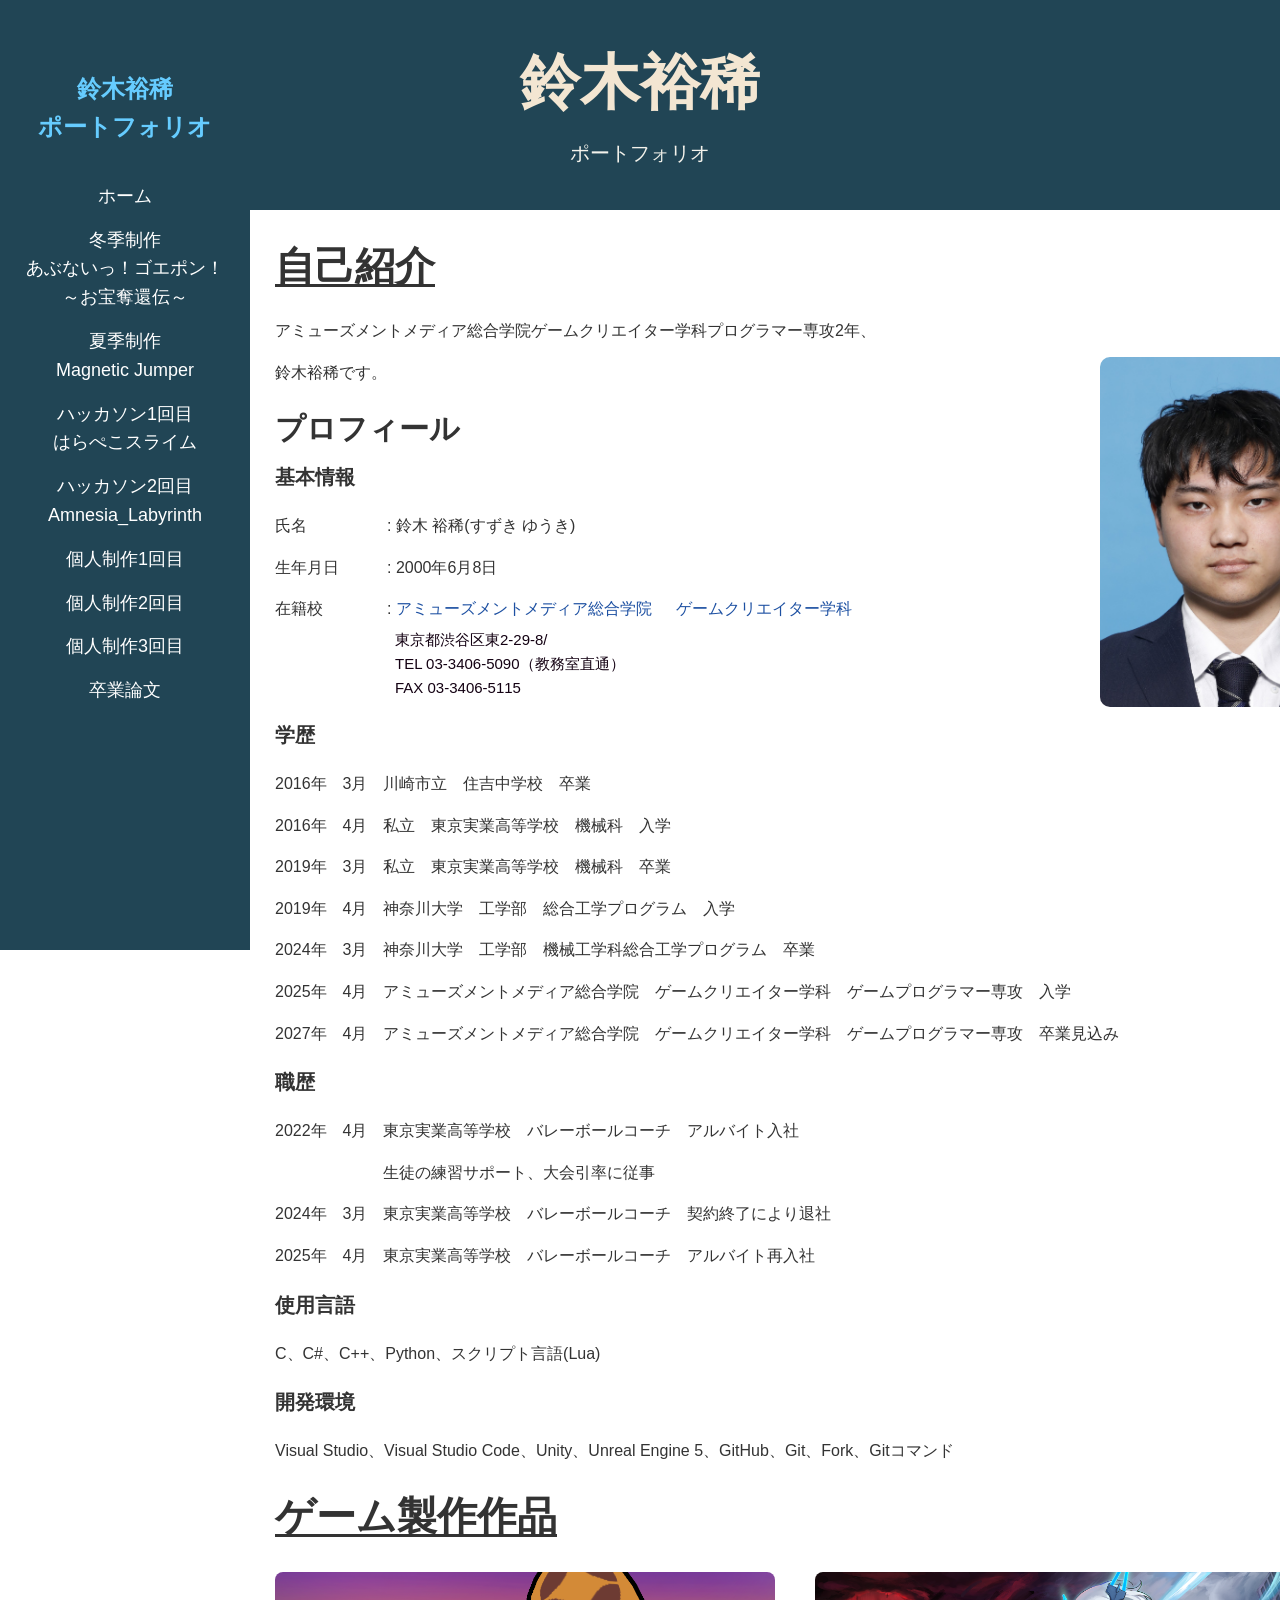
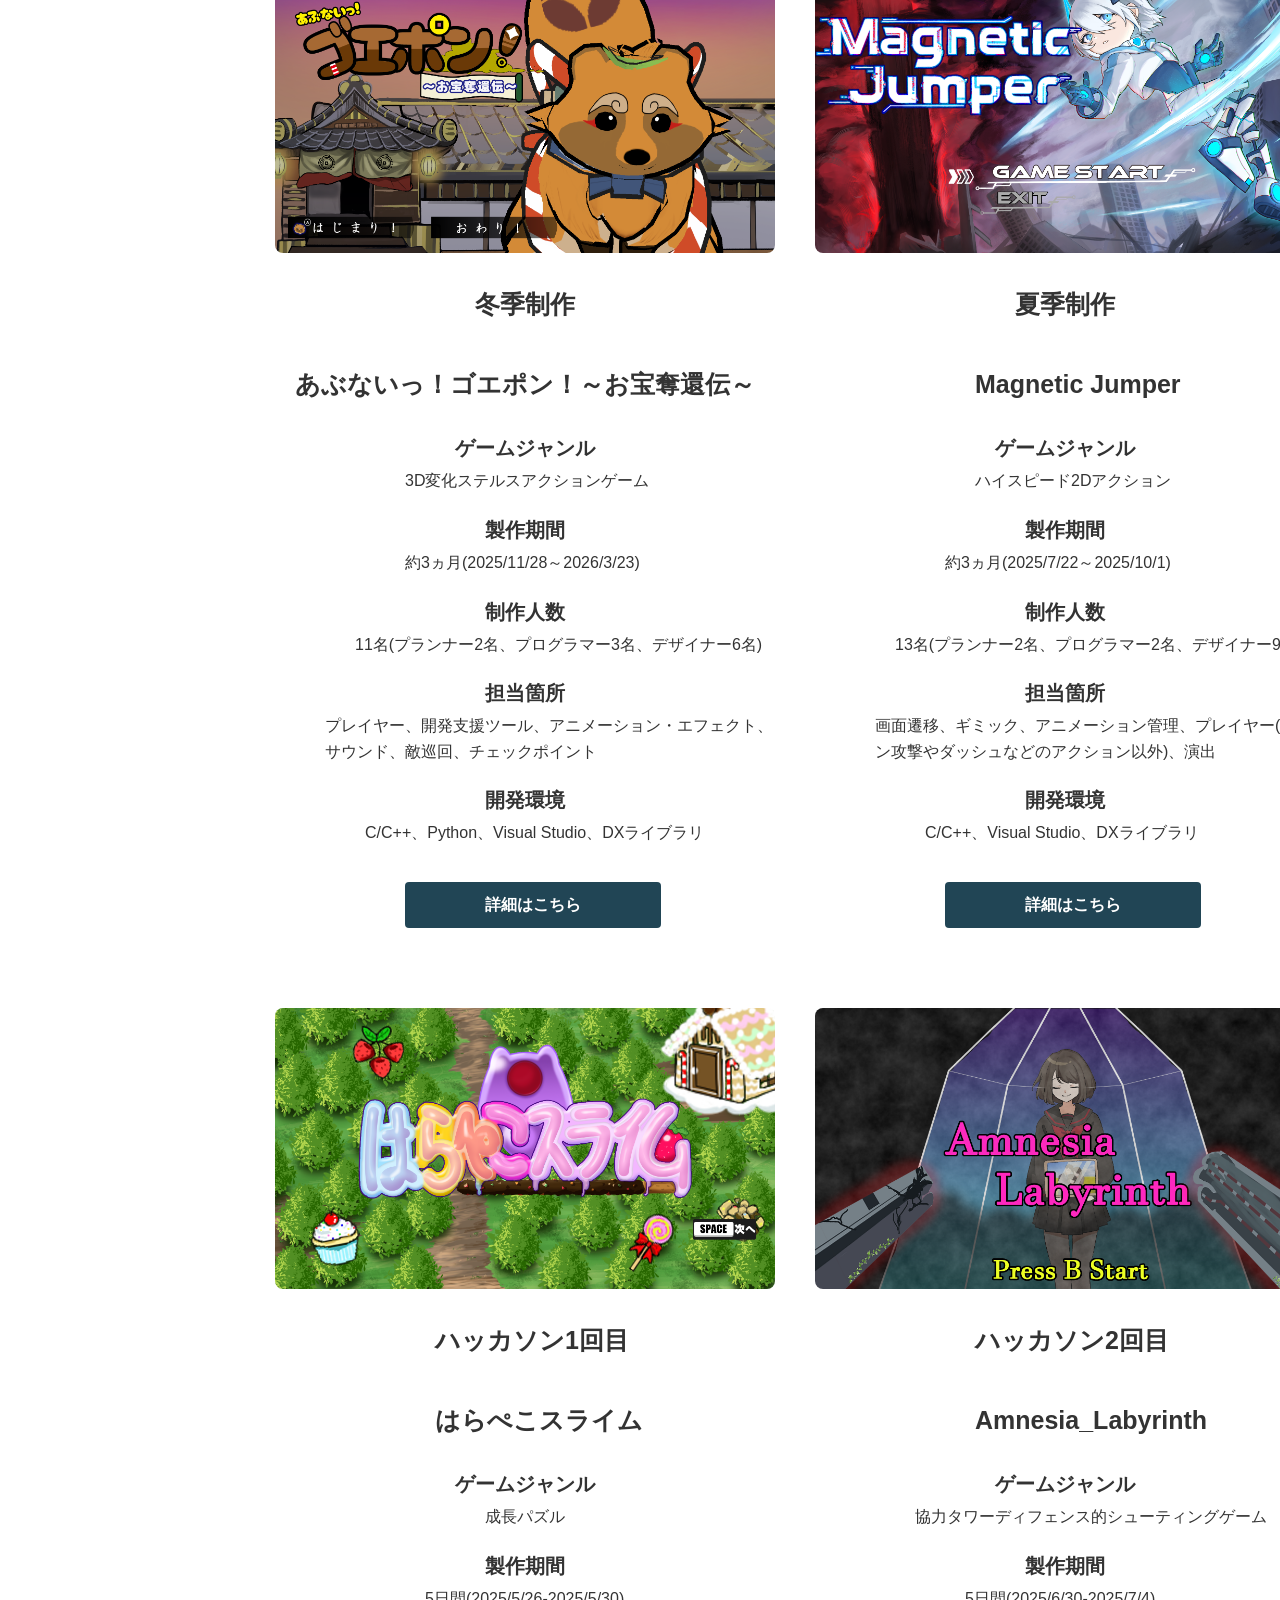
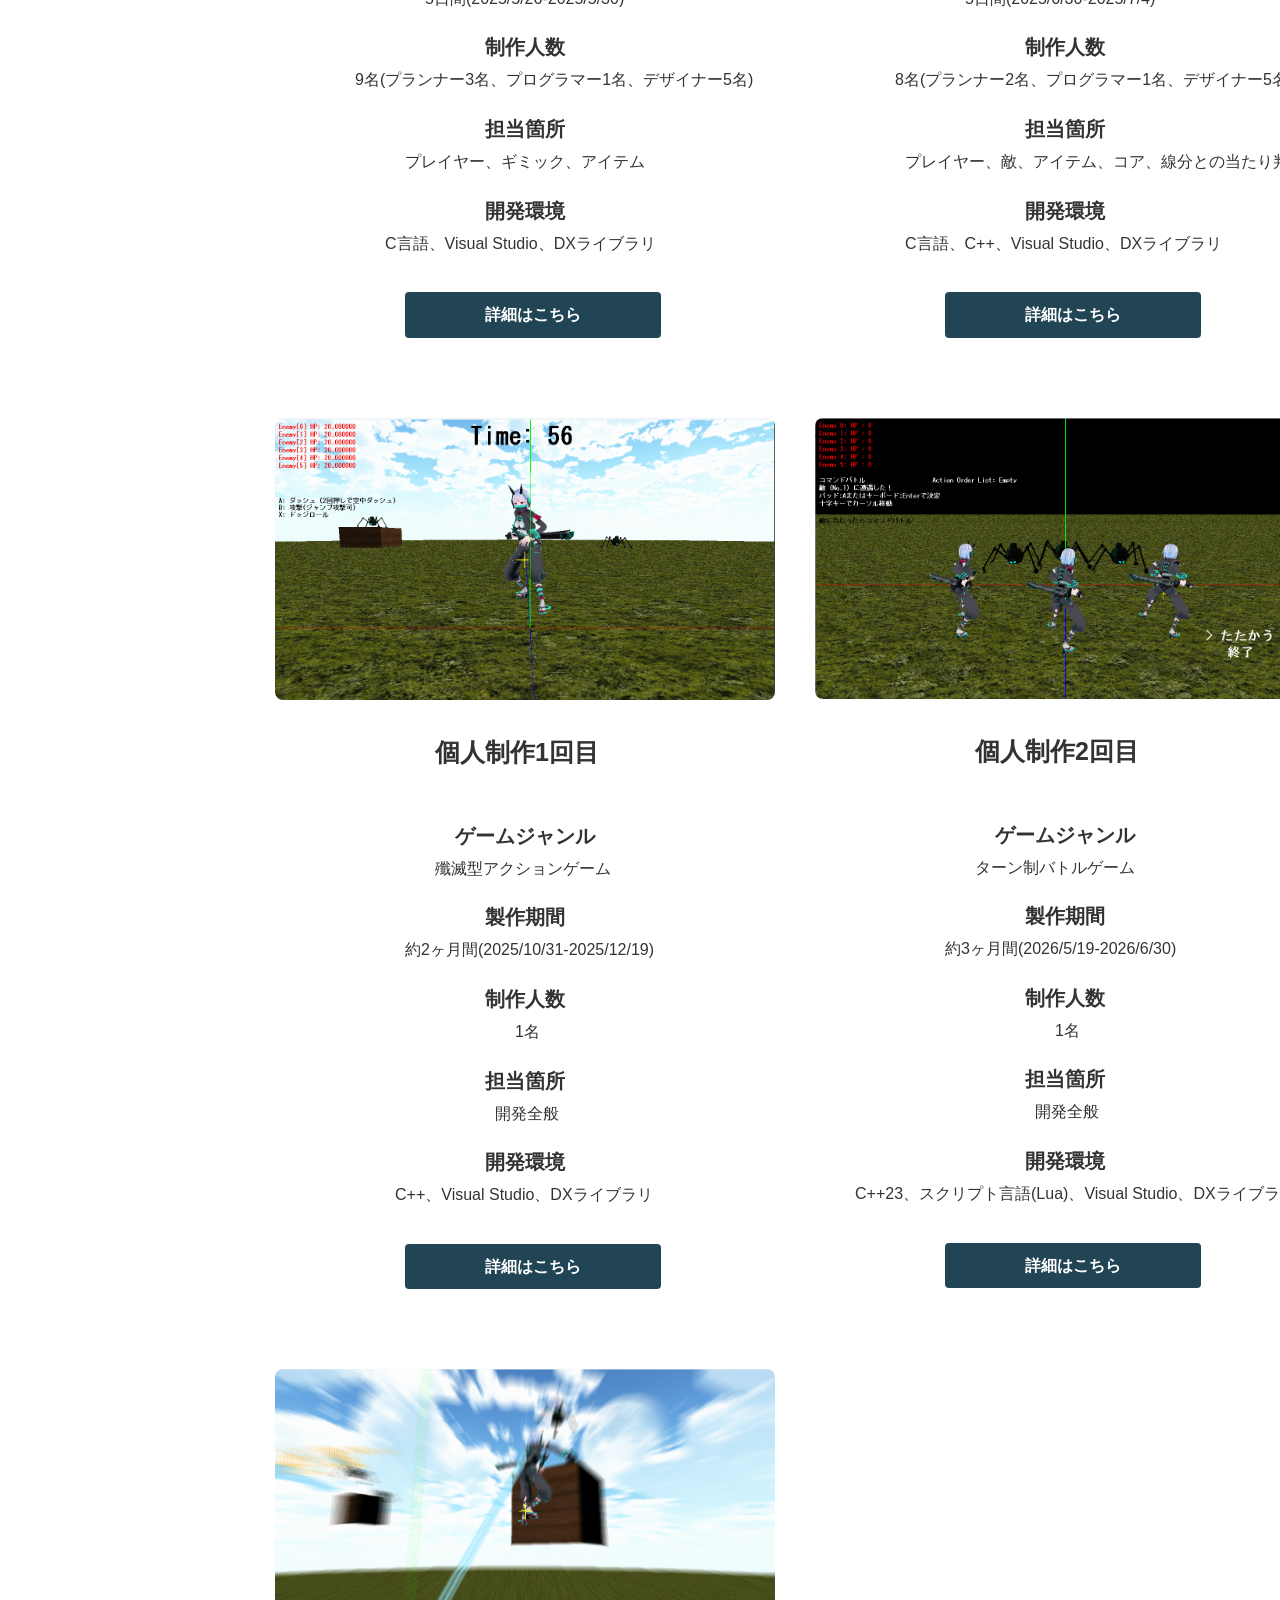
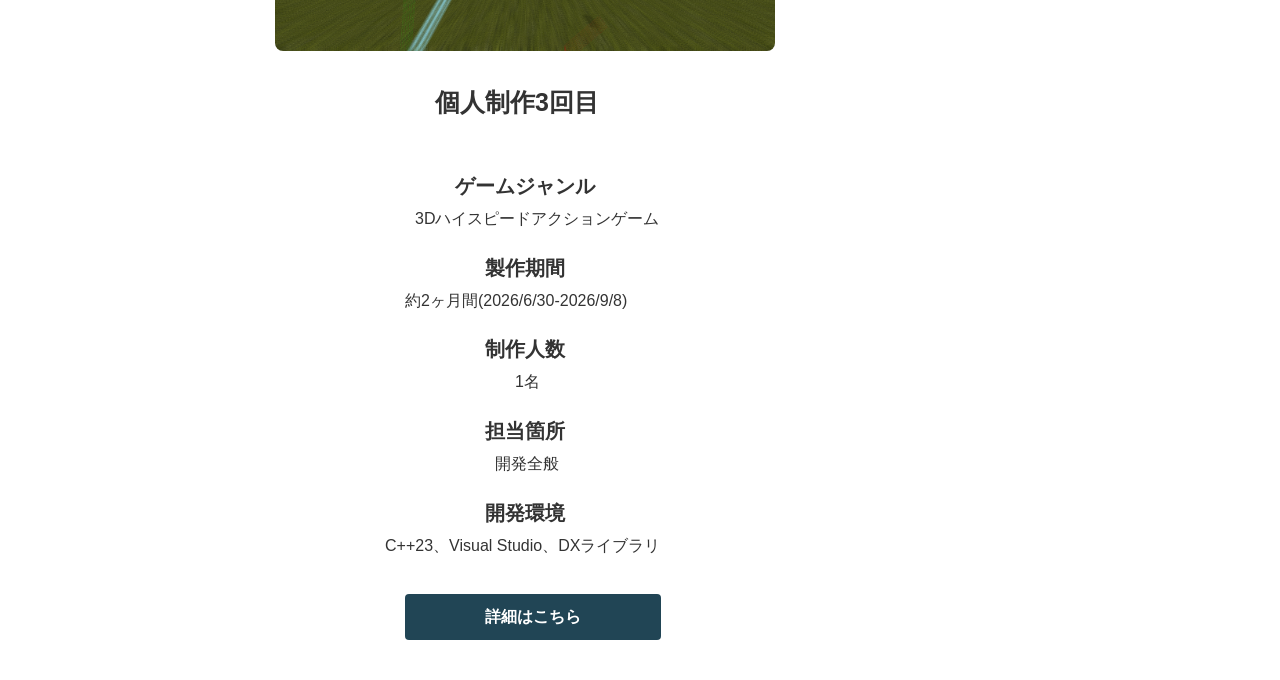
==== commit 41e61d4a: "個人制作すべて完成、ヤムルの追加、動画の調整" ====
--- a/index.html
+++ b/index.html
@@ -1,185 +1,310 @@
-<!DOCTYPE html>
-<html lang="ja">
-<head>
-    <meta charset="UTF-8">
-    <title>鈴木裕稀</title>
-    <meta name="keywords" content="ページのキーワードA,B,C">
-    <meta name="description" content="ページの説明">
-    <meta name="viewport" content="width=device-width, initial-scale=1.0">
-    <link rel="stylesheet" href="index.css">
-</head>
-<body>
-    <nav id="side-menu">
-        <p class="side-header">鈴木裕稀<br>ポートフォリオ</p>
-        <ul>
-            <li><a href="index.html">ホーム</a></li>
-            <li><a href="goepon.html">
-                    冬季制作
-                    <br>
-                    あぶないっ！ゴエポン！
-                    <br>
-                    ～お宝奪還伝～
-                </a>
-            </li>
-            <li><a href="magneticjumper.html">
-                    夏季制作
-                    <br>
-                        Magnetic Jumper
-                    <br />
-                </a>
-            </li>
-            <li><a href="sotsuron.html">卒業論文</a></li>
-        </ul>
-    </nav>
-    <div id="overlay"> </div>
-    <div id="outer">
-        <header>
-            <button id="menu-btn">☰</button>
-            <div id="header-container">
-                <div id="head-inner">
-                    <h1>鈴木裕稀</h1>
-                    <p class="description">ポートフォリオ</p>
-                </div>
-            </div>
-        </header>
-        <div id="content-wrapper">
-            <main>
-                <div id="inner">
-                    <h2>自己紹介</h2>
-                    <p>アミューズメントメディア総合学院ゲームクリエイター学科プログラマー専攻2年、</p>
-                    <p>鈴木裕稀です。</p>
-                    <h3>プロフィール</h3>
-                    <div class="profile-container">
-                        <div class="profile-text">
-                            <h4>基本情報</h4>
-
-                            <p>氏名　　　　　: 鈴木 裕稀(すずき ゆうき)</p>
-                            <p>生年月日　　　: 2000年6月8日</p>
-                            <p>
-                                在籍校　　　　:
-                                <a class="school-link"
-                                   href="https://www.amgakuin.co.jp/?gclid=Cj0KCQjwtrSLBhCLARIsACh6Rmj-QQGKJq-9UO4rbP_MuwDotyjBTmgKt4EFeL_fIiELfEnhLoS7EGAaAhITEALw_wcB"
-                                   target="_blank">
-                                    アミューズメントメディア総合学院
-                                </a>
-                                <a class="department-link"
-                                   href="https://www.amgakuin.co.jp/course/game-director"
-                                   target="_blank">
-                                    ゲームクリエイター学科
-                                </a>
-                            </p>
-
-                            <p class="school-address">
-                                東京都渋谷区東2-29-8/<br>
-                                TEL 03-3406-5090（教務室直通）<br>
-                                FAX 03-3406-5115
-                            </p>
-                        </div>
-
-                        <div class="profile-image">
-                            <img src="res/images/Yuuki_Suzuki.jpeg" alt="プロフィール画像">
-                        </div>
-                    </div>
-                    <h4>学歴</h4>
-                    <p>2016年　3月　川崎市立　住吉中学校　卒業</p>
-                    <p>2016年　4月　私立　東京実業高等学校　機械科　入学</p>
-                    <p>2019年　3月　私立　東京実業高等学校　機械科　卒業</p>
-                    <p>2019年　4月　神奈川大学　工学部　総合工学プログラム　入学</p>
-                    <p>2024年　3月　神奈川大学　工学部　機械工学科総合工学プログラム　卒業</p>
-                    <p>2025年　4月　アミューズメントメディア総合学院　ゲームクリエイター学科　ゲームプログラマー専攻　入学</p>
-                    <p>2027年　4月　アミューズメントメディア総合学院　ゲームクリエイター学科　ゲームプログラマー専攻　卒業見込み</p>
-                    <h4>職歴</h4>
-                    <p>2022年　4月　東京実業高等学校　バレーボールコーチ　アルバイト入社</p>
-                    <p class="indent">
-                        生徒の練習サポート、大会引率に従事
-                    </p>
-                    <p>2024年　3月　東京実業高等学校　バレーボールコーチ　契約終了により退社</p>
-                    <p>2025年　4月　東京実業高等学校　バレーボールコーチ　アルバイト再入社</p>
-
-                    <h4>使用言語</h4>
-                    <p>C、C#、C++、Python、スクリプト言語(Lua)</p>
-
-                    <h4>開発環境</h4>
-                    <p>Visual Studio、Visual Studio Code、Unity、Unreal Engine 5、GitHub、Git、Fork、Gitコマンド</p>
-
-                    <h2 class="game-sakuhinn">ゲーム製作作品</h2>
-
-                    <div class="game-list">
-                        <div class="game-card">
-                            <img src="res/images/GOEPON1.png" alt="ゴエポン">
-                            <h5 class="game-title">
-                                <span class="seisakujiki">冬季制作</span><br>
-                                <span class="game-main-goepon">あぶないっ！ゴエポン！～お宝奪還伝～</span>
-                            </h5>
-                            <h4 class="janru">ゲームジャンル</h4>
-                            <p class="janru-sub-goepon">3D変化ステルスアクションゲーム</p>
-                            <h4 class="kikann">製作期間</h4>
-                            <p class="kikann-sub">約3ヵ月(2025/11/28～2026/3/23)</p>
-                            <h4 class="ninzu">制作人数</h4>
-                            <p class="ninzu-sub">11名(プランナー2名、プログラマー3名、デザイナー6名)</p>
-                            <h4 class="tantou">担当箇所</h4>
-                            <p class="tantou-sub-goepon">プレイヤー、開発支援ツール、アニメーション・エフェクト、サウンド、敵巡回、チェックポイント</p>
-                            <h4 class="kaihatu">開発環境</h4>
-                            <p class="kaihatu-sub-goepon">C/C++、Python、Visual Studio、DXライブラリ</p>
-                            <a href="goepon.html" class="detail-button-goepon">詳細はこちら</a>
-                        </div>
-
-                        <div class="game-card">
-                            <img src="res/images/MAGNETICJUMPER1.jpg" alt="Magnetic">
-                            <h5 class="game-title">
-                                <span class="seisakujiki">夏季制作</span><br>
-                                <span class="game-main-mag">Magnetic Jumper</span>
-                            </h5>
-                            <h4 class="janru">ゲームジャンル</h4>
-                            <p class="janru-sub-mag">ハイスピード2Dアクション</p>
-                            <h4 class="kikann">製作期間</h4>
-                            <p class="kikann-sub">約3ヵ月(2025/7/22～2025/10/1)</p>
-                            <h4 class="ninzu">制作人数</h4>
-                            <p class="ninzu-sub">13名(プランナー2名、プログラマー2名、デザイナー9名)</p>
-                            <h4 class="tantou">担当箇所</h4>
-                            <p class="tantou-sub-mag">画面遷移、ギミック、アニメーション管理、プレイヤー(メイン攻撃やダッシュなどのアクション以外)、演出</p>
-                            <h4 class="kaihatu">開発環境</h4>
-                            <p class="kaihatu-sub-mag">C/C++、Visual Studio、DXライブラリ</p>
-                            <a href="magneticjumper.html" class="detail-button-mag">詳細はこちら</a>
-                        </div>
-                    </div>
-                </div>
-            </main>
-        </div>
-    </div>
-    <script>
-        menu = document.getElementById("side-menu");// サイドメニュー
-        button = document.getElementById("menu-btn");// メニューボタン
-        overlay = document.getElementById("overlay");// 背景を暗くする
-
-        // メニューボタンをクリックしたときの処理
-        button.addEventListener("click", () => {
-        // サイドメニューの表示・非表示を切り替える
-        menu.classList.toggle("open");
-        // 背景を暗くかどうかを切り替える
-        overlay.classList.toggle("show");
-
-        // メニューボタンの表示を切り替える
-        if(menu.classList.contains("open")) {
-        // サイドメニューが表示されている場合は「✕」にする
-        button.textContent = "✕";
-        } 
-        else {
-        // サイドメニューが非表示の場合は「☰」にする
-        button.textContent = "☰";
-        }
-        });
-
-        // 背景を暗くする部分をクリックしたときの処理
-        overlay.addEventListener("click", () => {
-        // サイドメニューを非表示にする
-            menu.classList.remove("open");
-        // 背景を暗くする部分を非表示にする
-            overlay.classList.remove("show");
-        // メニューボタンの表示を「☰」にする
-            button.textContent = "☰";
-        });
-    </script>
-</body>
-
+<!DOCTYPE html>
+<html lang="ja">
+<head>
+    <meta charset="UTF-8">
+    <title>鈴木裕稀</title>
+    <meta name="keywords" content="ページのキーワードA,B,C">
+    <meta name="description" content="ページの説明">
+    <meta name="viewport" content="width=device-width, initial-scale=1.0">
+    <link rel="stylesheet" href="index.css">
+</head>
+<body>
+    <nav id="side-menu">
+        <p class="side-header">鈴木裕稀<br>ポートフォリオ</p>
+        <ul>
+            <li><a href="index.html">ホーム</a></li>
+            <li>
+                <a href="goepon.html">
+                    冬季制作
+                    <br>
+                    あぶないっ！ゴエポン！
+                    <br>
+                    ～お宝奪還伝～
+                </a>
+            </li>
+            <li>
+                <a href="magneticjumper.html">
+                    夏季制作
+                    <br>
+                    Magnetic Jumper
+                    <br />
+                </a>
+            </li>
+            <li>
+                <a href="harapeko.html">
+                    ハッカソン1回目
+                    <br>
+                    はらぺこスライム
+                    <br />
+                </a>
+            </li>
+            <li>
+                <a href="Amnesia_Labyrinth.html">
+                    ハッカソン2回目
+                    <br>
+                    Amnesia_Labyrinth
+                    <br />
+                </a>
+            </li>
+            <li>
+                <a href="kojin1.html">
+                    個人制作1回目
+                </a>
+            </li>
+            <li>
+                <a href="kojin2.html">
+                    個人制作2回目
+                </a>
+            </li>
+            <li>
+                <a href="kojin3.html">
+                    個人制作3回目
+                </a>
+            </li>
+            <li><a href="sotsuron.html">卒業論文</a></li>
+        </ul>
+    </nav>
+    <div id="overlay"> </div>
+    <div id="outer">
+        <header>
+            <button id="menu-btn">☰</button>
+            <div id="header-container">
+                <div id="head-inner">
+                    <h1>鈴木裕稀</h1>
+                    <p class="description">ポートフォリオ</p>
+                </div>
+            </div>
+        </header>
+        <div id="content-wrapper">
+            <main>
+                <div id="inner">
+                    <h2>自己紹介</h2>
+                    <p>アミューズメントメディア総合学院ゲームクリエイター学科プログラマー専攻2年、</p>
+                    <p>鈴木裕稀です。</p>
+                    <h3>プロフィール</h3>
+                    <div class="profile-container">
+                        <div class="profile-text">
+                            <h4>基本情報</h4>
+
+                            <p>氏名　　　　　: 鈴木 裕稀(すずき ゆうき)</p>
+                            <p>生年月日　　　: 2000年6月8日</p>
+                            <p>
+                                在籍校　　　　:
+                                <a class="school-link"
+                                   href="https://www.amgakuin.co.jp/?gclid=Cj0KCQjwtrSLBhCLARIsACh6Rmj-QQGKJq-9UO4rbP_MuwDotyjBTmgKt4EFeL_fIiELfEnhLoS7EGAaAhITEALw_wcB"
+                                   target="_blank">
+                                    アミューズメントメディア総合学院
+                                </a>
+                                <a class="department-link"
+                                   href="https://www.amgakuin.co.jp/course/game-director"
+                                   target="_blank">
+                                    ゲームクリエイター学科
+                                </a>
+                            </p>
+
+                            <p class="school-address">
+                                東京都渋谷区東2-29-8/<br>
+                                TEL 03-3406-5090（教務室直通）<br>
+                                FAX 03-3406-5115
+                            </p>
+                        </div>
+
+                        <div class="profile-image">
+                            <img src="res/images/Yuuki_Suzuki.jpeg" alt="プロフィール画像">
+                        </div>
+                    </div>
+                    <h4>学歴</h4>
+                    <p>2016年　3月　川崎市立　住吉中学校　卒業</p>
+                    <p>2016年　4月　私立　東京実業高等学校　機械科　入学</p>
+                    <p>2019年　3月　私立　東京実業高等学校　機械科　卒業</p>
+                    <p>2019年　4月　神奈川大学　工学部　総合工学プログラム　入学</p>
+                    <p>2024年　3月　神奈川大学　工学部　機械工学科総合工学プログラム　卒業</p>
+                    <p>2025年　4月　アミューズメントメディア総合学院　ゲームクリエイター学科　ゲームプログラマー専攻　入学</p>
+                    <p>2027年　4月　アミューズメントメディア総合学院　ゲームクリエイター学科　ゲームプログラマー専攻　卒業見込み</p>
+                    <h4>職歴</h4>
+                    <p>2022年　4月　東京実業高等学校　バレーボールコーチ　アルバイト入社</p>
+                    <p class="indent">
+                        生徒の練習サポート、大会引率に従事
+                    </p>
+                    <p>2024年　3月　東京実業高等学校　バレーボールコーチ　契約終了により退社</p>
+                    <p>2025年　4月　東京実業高等学校　バレーボールコーチ　アルバイト再入社</p>
+
+                    <h4>使用言語</h4>
+                    <p>C、C#、C++、Python、スクリプト言語(Lua)</p>
+
+                    <h4>開発環境</h4>
+                    <p>Visual Studio、Visual Studio Code、Unity、Unreal Engine 5、GitHub、Git、Fork、Gitコマンド</p>
+
+                    <h2 class="game-sakuhinn">ゲーム製作作品</h2>
+
+                    <div class="game-list">
+                        <div class="game-card">
+                            <img src="res/images/GOEPON1.png" alt="ゴエポン">
+                            <h5 class="game-title">
+                                <span class="seisakujiki">冬季制作</span><br>
+                                <span class="game-main-goepon">あぶないっ！ゴエポン！～お宝奪還伝～</span>
+                            </h5>
+                            <h4 class="janru">ゲームジャンル</h4>
+                            <p class="janru-sub-goepon">3D変化ステルスアクションゲーム</p>
+                            <h4 class="kikann">製作期間</h4>
+                            <p class="kikann-sub">約3ヵ月(2025/11/28～2026/3/23)</p>
+                            <h4 class="ninzu">制作人数</h4>
+                            <p class="ninzu-sub">11名(プランナー2名、プログラマー3名、デザイナー6名)</p>
+                            <h4 class="tantou">担当箇所</h4>
+                            <p class="tantou-sub-goepon">プレイヤー、開発支援ツール、アニメーション・エフェクト、サウンド、敵巡回、チェックポイント</p>
+                            <h4 class="kaihatu">開発環境</h4>
+                            <p class="kaihatu-sub-goepon">C/C++、Python、Visual Studio、DXライブラリ</p>
+                            <a href="goepon.html" class="detail-button-goepon">詳細はこちら</a>
+                        </div>
+
+                        <div class="game-card">
+                            <img src="res/images/MAGNETICJUMPER1.jpg" alt="Magnetic">
+                            <h5 class="game-title">
+                                <span class="seisakujiki">夏季制作</span><br>
+                                <span class="game-main-mag">Magnetic Jumper</span>
+                            </h5>
+                            <h4 class="janru">ゲームジャンル</h4>
+                            <p class="janru-sub-mag">ハイスピード2Dアクション</p>
+                            <h4 class="kikann">製作期間</h4>
+                            <p class="kikann-sub">約3ヵ月(2025/7/22～2025/10/1)</p>
+                            <h4 class="ninzu">制作人数</h4>
+                            <p class="ninzu-sub">13名(プランナー2名、プログラマー2名、デザイナー9名)</p>
+                            <h4 class="tantou">担当箇所</h4>
+                            <p class="tantou-sub-mag">画面遷移、ギミック、アニメーション管理、プレイヤー(メイン攻撃やダッシュなどのアクション以外)、演出</p>
+                            <h4 class="kaihatu">開発環境</h4>
+                            <p class="kaihatu-sub-mag">C/C++、Visual Studio、DXライブラリ</p>
+                            <a href="magneticjumper.html" class="detail-button-mag">詳細はこちら</a>
+                        </div>
+
+                        <div class="game-card">
+                            <img src="res/images/HARAPEKOSURAIMU1.png" alt="はらぺこスライム">
+                            <h5 class="game-title">
+                                <span class="seisakujiki-harapeko">ハッカソン1回目</span><br>
+                                <span class="game-main-harapeko">はらぺこスライム</span>
+                            </h5>
+                            <h4 class="janru">ゲームジャンル</h4>
+                            <p class="janru-sub-harapeko">成長パズル</p>
+                            <h4 class="kikann">製作期間</h4>
+                            <p class="kikann-sub-hakkason">5日間(2025/5/26-2025/5/30)</p>
+                            <h4 class="ninzu">制作人数</h4>
+                            <p class="ninzu-sub">9名(プランナー3名、プログラマー1名、デザイナー5名)</p>
+                            <h4 class="tantou">担当箇所</h4>
+                            <p class="tantou-sub-harapeko">プレイヤー、ギミック、アイテム</p>
+                            <h4 class="kaihatu">開発環境</h4>
+                            <p class="kaihatu-sub-harapeko">C言語、Visual Studio、DXライブラリ</p>
+                            <a href="harapeko.html" class="detail-button-harapeko">詳細はこちら</a>
+                        </div>
+
+                        <div class="game-card">
+                            <img src="res/images/AMNESIA_LABYRINTH1.png" alt="Amnesia_Labyrinth">
+                            <h5 class="game-title">
+                                <span class="seisakujiki-amnesia">ハッカソン2回目</span><br>
+                                <span class="game-main-amnesia">Amnesia_Labyrinth</span>
+                            </h5>
+                            <h4 class="janru">ゲームジャンル</h4>
+                            <p class="janru-sub-amnesia">協力タワーディフェンス的シューティングゲーム</p>
+                            <h4 class="kikann">製作期間</h4>
+                            <p class="kikann-sub-hakkason">5日間(2025/6/30-2025/7/4)</p>
+                            <h4 class="ninzu">制作人数</h4>
+                            <p class="ninzu-sub">8名(プランナー2名、プログラマー1名、デザイナー5名)</p>
+                            <h4 class="tantou">担当箇所</h4>
+                            <p class="tantou-sub-amnesia">プレイヤー、敵、アイテム、コア、線分との当たり判定</p>
+                            <h4 class="kaihatu">開発環境</h4>
+                            <p class="kaihatu-sub-amnesia">C言語、C++、Visual Studio、DXライブラリ</p>
+                            <a href="Amnesia_Labyrinth.html" class="detail-button-amnesia">詳細はこちら</a>
+                        </div>
+
+                        <div class="game-card">
+                            <img src="res/images/個人制作1回目タイトル.png" alt="個人制作1回目">
+                            <h5 class="game-title">
+                                <span class="seisakujiki-kojin1">個人制作1回目</span><br>
+                            </h5>
+                            <h4 class="janru">ゲームジャンル</h4>
+                            <p class="janru-sub-kojin1">殲滅型アクションゲーム</p>
+                            <h4 class="kikann">製作期間</h4>
+                            <p class="kikann-sub">約2ヶ月間(2025/10/31-2025/12/19)</p>
+                            <h4 class="ninzu">制作人数</h4>
+                            <p class="ninzu-sub-kojin">1名</p>
+                            <h4 class="tantou">担当箇所</h4>
+                            <p class="tantou-sub-kojin">開発全般</p>
+                            <h4 class="kaihatu">開発環境</h4>
+                            <p class="kaihatu-sub-kojin1">C++、Visual Studio、DXライブラリ</p>
+                            <a href="kojin1.html" class="detail-button-kojin">詳細はこちら</a>
+                        </div>
+
+                        <div class="game-card">
+                            <img src="res/images/個人制作2回目タイトル.png" alt="個人制作2回目">
+                            <h5 class="game-title">
+                                <span class="seisakujiki-kojin1">個人制作2回目</span><br>
+                            </h5>
+                            <h4 class="janru">ゲームジャンル</h4>
+                            <p class="janru-sub-kojin2">ターン制バトルゲーム</p>
+                            <h4 class="kikann">製作期間</h4>
+                            <p class="kikann-sub">約3ヶ月間(2026/5/19-2026/6/30)</p>
+                            <h4 class="ninzu">制作人数</h4>
+                            <p class="ninzu-sub-kojin">1名</p>
+                            <h4 class="tantou">担当箇所</h4>
+                            <p class="tantou-sub-kojin">開発全般</p>
+                            <h4 class="kaihatu">開発環境</h4>
+                            <p class="kaihatu-sub-kojin2">C++23、スクリプト言語(Lua)、Visual Studio、DXライブラリ</p>
+                            <a href="kojin2.html" class="detail-button-kojin">詳細はこちら</a>
+                        </div>
+
+                        <div class="game-card">
+                            <img src="res/images/個人制作3回目タイトル.png" alt="個人制作3回目">
+                            <h5 class="game-title">
+                                <span class="seisakujiki-kojin1">個人制作3回目</span><br>
+                            </h5>
+                            <h4 class="janru">ゲームジャンル</h4>
+                            <p class="janru-sub-kojin3">3Dハイスピードアクションゲーム</p>
+                            <h4 class="kikann">製作期間</h4>
+                            <p class="kikann-sub">約2ヶ月間(2026/6/30-2026/9/8)</p>
+                            <h4 class="ninzu">制作人数</h4>
+                            <p class="ninzu-sub-kojin">1名</p>
+                            <h4 class="tantou">担当箇所</h4>
+                            <p class="tantou-sub-kojin">開発全般</p>
+                            <h4 class="kaihatu">開発環境</h4>
+                            <p class="kaihatu-sub-kojin3">C++23、Visual Studio、DXライブラリ</p>
+                            <a href="kojin2.html" class="detail-button-kojin">詳細はこちら</a>
+                        </div>
+                    </div>
+                </div>
+            </main>
+        </div>
+    </div>
+    <script>
+        menu = document.getElementById("side-menu");// サイドメニュー
+        button = document.getElementById("menu-btn");// メニューボタン
+        overlay = document.getElementById("overlay");// 背景を暗くする
+
+        // メニューボタンをクリックしたときの処理
+        button.addEventListener("click", () => {
+        // サイドメニューの表示・非表示を切り替える
+        menu.classList.toggle("open");
+        // 背景を暗くかどうかを切り替える
+        overlay.classList.toggle("show");
+
+        // メニューボタンの表示を切り替える
+        if(menu.classList.contains("open")) {
+        // サイドメニューが表示されている場合は「✕」にする
+        button.textContent = "✕";
+        } 
+        else {
+        // サイドメニューが非表示の場合は「☰」にする
+        button.textContent = "☰";
+        }
+        });
+
+        // 背景を暗くする部分をクリックしたときの処理
+        overlay.addEventListener("click", () => {
+        // サイドメニューを非表示にする
+            menu.classList.remove("open");
+        // 背景を暗くする部分を非表示にする
+            overlay.classList.remove("show");
+        // メニューボタンの表示を「☰」にする
+            button.textContent = "☰";
+        });
+    </script>
+</body>
+
 </html>
--- a/index.css
+++ b/index.css
@@ -1,437 +1,726 @@
-@charset "UTF-8";
-
-/* ===========================
-   ページ全体
-=========================== */
-
-/* ページ全体の設定 */
-body {
-    margin: 0; /* 外側の余白をなくす */
-    padding: 0; /* 内側の余白をなくす */
-    font-family: "游ゴシック Medium", "ヒラギノ角ゴ Pro", "Hiragino Kaku Gothic Pro", "メイリオ", "Meiryo", sans-serif; /* フォント */
-    line-height: 1.6; /* 行間 */
-    font-size: 16px; /* 基本文字サイズ */
-}
-
-/* ===========================
-   ヘッダー
-=========================== */
-
-/* ヘッダーの横幅 */
-#header-container {
-    margin: 0 auto; /* 中央寄せ */
-    width: 694px; /* 横幅 */
-}
-
-/* ヘッダー背景 */
-header {
-    background-color: #214555; /* 背景色 */
-}
-
-/* ヘッダー内の余白 */
-#head-inner {
-    padding: 25px 0; /* 上下25px */
-    text-align: center; /* 中央揃え */
-}
-
-/* タイトル */
-h1 {
-    font-size: 60px; /* 文字サイズ */
-    font-weight: bold; /* 太字 */
-    padding: 10px 0 0 0; /* 上だけ余白 */
-    margin: 0; /* 外側余白なし */
-    color: #f3e6d2; /* 文字色 */
-}
-
-    /* タイトルのリンク */
-    h1 a {
-        font-weight: bold; /* 太字 */
-        color: #f3e6d2; /* 文字色 */
-        text-decoration: none; /* 下線なし */
-    }
-
-        /* タイトルリンクにカーソルを合わせた時 */
-        h1 a:hover {
-            color: #e8f3f9; /* 色変更 */
-            text-decoration: none;
-        }
-
-/* サブタイトル */
-.description {
-    font-size: 20px; /* 文字サイズ */
-    line-height: 1.2; /* 行間 */
-    color: #f3f2eb; /* 文字色 */
-    margin: 0.5em 0 1em 0; /* 外側余白 */
-}
-
-/* ===========================
-   見出し
-=========================== */
-
-/* 自己紹介 */
-h2 {
-    font-size: 40px;
-    margin: 0;/* 外側余白 */
-    padding: 4px 0;/* 内側余白 */
-}
-
-/* プロフィール */
-h3 {
-    font-size: 30px;
-    margin: 0;
-    padding: 4px 0;
-}
-
-/* 基本情報 */
-h4 {
-    font-size: 20px;
-    margin: 0;
-    padding: 4px 0;
-}
-
-h5 {
-    font-size: 25px;
-    margin: 0;
-    padding: 4px 0;
-}
-
-/* ===========================
-   メインコンテンツ
-=========================== */
-
-/* コンテンツ全体 */
-#content-wrapper {
-    margin: 0 auto; /* 中央寄せ */
-    width: 1350px; /* 横幅 */
-}
-
-/* メイン文字色 */
-main {
-    color: #333;
-}
-
-/* コンテンツの余白 */
-#inner {
-    padding: 20px 0 0 275px; /* 左に200px余白 */
-}
-
-/* ===========================
-   リスト
-=========================== */
-
-/* ul */
-ul {
-    margin: 0 0 0 1em;
-    padding: 0;
-}
-
-/* li */
-li {
-    list-style: disc;
-}
-
-/* ===========================
-   段落
-=========================== */
-
-/* 段落 */
-p {
-    margin: 1em 0;
-}
-
-/* ===========================
-   画像
-=========================== */
-
-/* 全画像共通 */
-img {
-    max-width: 100%; /* 親要素を超えない */
-    height: auto; /* 縦横比維持 */
-    border: 0;
-}
-
-/* ===========================
-   区切り線
-=========================== */
-
-hr {
-    border-width: 1px 0 0 0;
-    border-style: solid;
-    border-color: #ccc;
-    height: 1px;
-}
-
-/* ===========================
-   リンク
-=========================== */
-
-/* 全リンク */
-a {
-    font-weight: normal;
-}
-
-/* ===========================
-   サイドメニュー
-=========================== */
-
-/* サイドメニュー本体 */
-#side-menu {
-    position: fixed; /* 固定表示 */
-    top: 0;
-    left: 0;
-    width: 250px; /* 横幅 */
-    height: 100vh; /* 高さ */
-    background-color: #214555; /* 背景色 */
-    transition: left 0.3s ease; /* 開閉アニメーション */
-    display: flex;
-    flex-direction: column; /* 縦並び */
-    align-items: center; /* 中央揃え */
-    padding-top: 50px; /* 上余白 */
-}
-
-    /* メニューリスト */
-    #side-menu ul {
-        margin: 0;
-        padding: 0;
-        width: 100%;
-    }
-
-    /* メニュー項目 */
-    #side-menu li {
-        list-style: none;
-        text-align: center;
-        margin: 15px 0;
-    }
-
-/* ポートフォリオタイトル */
-.side-header {
-    width: 100%;
-    margin: 20px 0;
-    padding: 0;
-    text-align: center;
-    color: #66ccff;
-    font-size: 24px;
-    font-weight: bold;
-}
-
-/* メニューを開くボタン */
-#menu-btn {
-    display: none;
-    position: fixed;
-    top: 15px;
-    left: 20px;
-    z-index: 1000;
-}
-
-/* メニューが開いた状態 */
-#side-menu.open {
-    left: 0;
-}
-
-/* メニューリンク */
-#side-menu li a {
-    display: block;
-    color: white;
-    text-decoration: none;
-    font-size: 18px;
-}
-
-    /* メニューリンクにカーソル */
-    #side-menu li a:hover {
-        color: #ffd966;
-    }
-
-/* ===========================
-   学校リンク
-=========================== */
-
-/* 学校名リンク */
-.school-link {
-    text-decoration: none;
-    color: #1d50a2;
-}
-
-    /* 学校リンクにカーソル */
-    .school-link:hover {
-        text-decoration: underline;
-    }
-
-/* 学科リンク */
-.department-link {
-    text-decoration: none;
-    margin-left: 20px;
-    color: #1d50a2;
-}
-
-    /* 学科リンクにカーソル */
-    .department-link:hover {
-        text-decoration: underline;
-    }
-
-/* 学校住所 */
-.school-address {
-    margin-left: 120px;
-    margin-top: -10px;
-    color: #130012;
-    font-size: 15px;
-}
-
-/* ===========================
-   背景オーバーレイ
-=========================== */
-
-/* 背景を暗くする */
-#overlay {
-    position: fixed;
-    top: 0;
-    left: 0;
-    width: 100%;
-    height: 100%;
-    background-color: rgba(0,0,0,0.5);
-    display: none;
-    z-index: 999;
-}
-
-    /* オーバーレイ表示 */
-    #overlay.show {
-        display: block;
-    }
-
-/* メニューの重なり順 */
-#side-menu {
-    z-index: 1000;
-}
-
-/* ボタンを最前面に */
-#menu-btn {
-    z-index: 1001;
-}
-
-/* ===========================
-   画像と文章
-=========================== */
-
-/*全作品を横並び*/
-.game-list {
-    display:flex;
-    flex-wrap: wrap;
-    gap: 40px;
-}
-
-/*1作品*/
-.game-card {
-    width: 500px;
-}
-
-    .game-card img {
-        height:auto;
-        border-radius: 8px; /*四つ角を丸める*/
-        margin-bottom: 20px;
-    }
-
-/* 職歴のインデント */
-.indent {
-    margin-left: 108px;
-}
-
-/* ゲーム作品 */
-.game-sakuhinn {
-    margin-bottom: 20px;
-}
-
-/* ゲームタイトル */
-.game-title span {
-    display: block;
-}
-
-/* 作成時期 */
-.seisakujiki {
-    margin-left: 200px;
-}
-
-/* ゲームのタイトル名 */
-.game-main {
-    margin-left: 20px;
-    margin-bottom: 20px;
-}
-
-/* ゲームのジャンル */
-.janru {
-    margin-left: 180px;
-}
-
-/* ゲームのジャンルのサブタイトル */
-.janru-sub-goepon {
-    margin-top: 0;
-    margin-left: 130px;
-}
-
-/* 制作期間 */
-.kikann {
-    margin-left: 210px;
-}
-
-/*日にち*/
-.kikann-sub {
-    margin-top: 0;
-    margin-left: 130px;
-}
-
-.ninzu {
-    margin-left: 210px;
-}
-
-.ninzu-sub {
-    margin-top: 0;
-    margin-left: 130px;
-}
-
-/* ===========================
-   レスポンシブ
-=========================== */
-
-@media screen and (max-width:1200px) {
-
-    /* メニューボタン表示 */
-    #menu-btn {
-        display: block;
-    }
-
-    /* メニューを画面外へ */
-    #side-menu {
-        left: -250px;
-    }
-
-        /* メニュー表示 */
-        #side-menu.open {
-            left: 0;
-        }
-}
-
-@media screen and (max-width:767px) {
-
-    /* ヘッダー幅 */
-    #header-container {
-        width: 100%;
-    }
-
-    /* ヘッダー内余白 */
-    #head-inner {
-        padding: 25px 10px;
-    }
-
-    /* コンテンツ幅 */
-    #content-wrapper {
-        width: 100%;
-    }
-
-    /* メイン */
-    main {
-        width: 100%;
-    }
-
-    /* コンテンツ余白 */
-    #inner {
-        padding: 20px 10px 0 10px;
-    }
-}
+@charset "UTF-8";
+
+/* ===========================
+   ページ全体
+=========================== */
+
+/* ページ全体の設定 */
+body {
+    margin: 0; /* 外側の余白をなくす */
+    padding: 0; /* 内側の余白をなくす */
+    font-family: "游ゴシック Medium", "ヒラギノ角ゴ Pro", "Hiragino Kaku Gothic Pro", "メイリオ", "Meiryo", sans-serif; /* フォント */
+    line-height: 1.6; /* 行間 */
+    font-size: 16px; /* 基本文字サイズ */
+}
+
+/* ===========================
+   ヘッダー
+=========================== */
+
+/* ヘッダーの横幅 */
+#header-container {
+    margin: 0 auto; /* 中央寄せ */
+    width: 694px; /* 横幅 */
+}
+
+/* ヘッダー背景 */
+header {
+    background-color: #214555; /* 背景色 */
+}
+
+/* ヘッダー内の余白 */
+#head-inner {
+    padding: 25px 0; /* 上下25px */
+    text-align: center; /* 中央揃え */
+}
+
+/* タイトル */
+h1 {
+    font-size: 60px; /* 文字サイズ */
+    font-weight: bold; /* 太字 */
+    padding: 10px 0 0 0; /* 上だけ余白 */
+    margin: 0; /* 外側余白なし */
+    color: #f3e6d2; /* 文字色 */
+}
+
+    /* タイトルのリンク */
+    h1 a {
+        font-weight: bold; /* 太字 */
+        color: #f3e6d2; /* 文字色 */
+        text-decoration: none; /* 下線なし */
+    }
+
+        /* タイトルリンクにカーソルを合わせた時 */
+        h1 a:hover {
+            color: #e8f3f9; /* 色変更 */
+            text-decoration: none;
+        }
+
+/* サブタイトル */
+.description {
+    font-size: 20px; /* 文字サイズ */
+    line-height: 1.2; /* 行間 */
+    color: #f3f2eb; /* 文字色 */
+    margin: 0.5em 0 1em 0; /* 外側余白 */
+}
+
+/* ===========================
+   見出し
+=========================== */
+
+h2 {
+    font-size: 40px;
+    margin: 0; /* 外側余白 */
+    padding: 4px 0; /* 内側余白 */
+    text-decoration: underline;
+    text-decoration-thickness: 3px; /* 線の太さ */
+    text-underline-offset: 4px; /* 文字から線までの距離 */
+}
+
+h3 {
+    font-size: 30px;
+    margin: 0;
+    padding: 4px 0;
+}
+
+h4 {
+    font-size: 20px;
+    margin: 0;
+    padding: 4px 0;
+}
+
+h5 {
+    font-size: 25px;
+    margin: 0;
+    padding: 4px 0;
+}
+
+/* ===========================
+   メインコンテンツ
+=========================== */
+
+/* コンテンツ全体 */
+#content-wrapper {
+    margin: 0 auto; /* 中央寄せ */
+    width: 1350px; /* 横幅 */
+}
+
+/* メイン文字色 */
+main {
+    color: #333;
+}
+
+/* コンテンツの余白 */
+#inner {
+    padding: 20px 0 0 275px; /* 左に200px余白 */
+}
+
+/* ===========================
+   リスト
+=========================== */
+
+/* ul */
+ul {
+    margin: 0 0 0 1em;
+    padding: 0;
+}
+
+/* li */
+li {
+    list-style: disc;
+}
+
+/* ===========================
+   段落
+=========================== */
+
+/* 段落 */
+p {
+    margin: 1em 0;
+}
+
+/* ===========================
+   画像
+=========================== */
+
+/* 全画像共通 */
+img {
+    max-width: 100%; /* 親要素を超えない */
+    height: auto; /* 縦横比維持 */
+    border: 0;
+}
+
+/* ===========================
+   区切り線
+=========================== */
+
+hr {
+    border-width: 1px 0 0 0;
+    border-style: solid;
+    border-color: #ccc;
+    height: 1px;
+}
+
+/* ===========================
+   リンク
+=========================== */
+
+/* 全リンク */
+a {
+    font-weight: normal;
+}
+
+/* ===========================
+   サイドメニュー
+=========================== */
+
+/* サイドメニュー本体 */
+#side-menu {
+    position: fixed; /* 固定表示 */
+    top: 0;
+    left: 0;
+    width: 250px; /* 横幅 */
+    height: 100vh; /* 高さ */
+    background-color: #214555; /* 背景色 */
+    transition: left 0.3s ease; /* 開閉アニメーション */
+    display: flex;
+    flex-direction: column; /* 縦並び */
+    align-items: center; /* 中央揃え */
+    padding-top: 50px; /* 上余白 */
+}
+
+    /* メニューリスト */
+    #side-menu ul {
+        margin: 0;
+        padding: 0;
+        width: 100%;
+    }
+
+    /* メニュー項目 */
+    #side-menu li {
+        list-style: none;
+        text-align: center;
+        margin: 15px 0;
+    }
+
+/* ポートフォリオタイトル */
+.side-header {
+    width: 100%;
+    margin: 20px 0;
+    padding: 0;
+    text-align: center;
+    color: #66ccff;
+    font-size: 24px;
+    font-weight: bold;
+}
+
+/* メニューを開くボタン */
+#menu-btn {
+    display: none;
+    position: fixed;
+    top: 15px;
+    left: 20px;
+    z-index: 1000;
+}
+
+/* メニューが開いた状態 */
+#side-menu.open {
+    left: 0;
+}
+
+/* メニューリンク */
+#side-menu li a {
+    display: block;
+    color: white;
+    text-decoration: none;
+    font-size: 18px;
+}
+
+    /* メニューリンクにカーソル */
+    #side-menu li a:hover {
+        color: #ffd966;
+    }
+
+/* プロフィールコンテナ */
+.profile-container {
+    display: flex;
+    justify-content: space-between;
+    align-items: flex-start;
+    gap: 50px;
+}
+
+/* プロフィールテキスト */
+.profile-text {
+    flex: 1;
+}
+
+/* プロフィール画像 */
+.profile-image img {
+    width: 250px;
+    height: 350px;
+    margin-top: -100px;
+    border-radius: 10px;
+}
+
+
+/* ===========================
+   学校リンク
+=========================== */
+
+/* 学校名リンク */
+.school-link {
+    text-decoration: none;
+    color: #1d50a2;
+}
+
+    /* 学校リンクにカーソル */
+    .school-link:hover {
+        text-decoration: underline;
+    }
+
+/* 学科リンク */
+.department-link {
+    text-decoration: none;
+    margin-left: 20px;
+    color: #1d50a2;
+}
+
+    /* 学科リンクにカーソル */
+    .department-link:hover {
+        text-decoration: underline;
+    }
+
+/* 学校住所 */
+.school-address {
+    margin-left: 120px;
+    margin-top: -10px;
+    color: #130012;
+    font-size: 15px;
+}
+
+/* ===========================
+   背景オーバーレイ
+=========================== */
+
+/* 背景を暗くする */
+#overlay {
+    position: fixed;
+    top: 0;
+    left: 0;
+    width: 100%;
+    height: 100%;
+    background-color: rgba(0,0,0,0.5);
+    display: none;
+    z-index: 999;
+}
+
+    /* オーバーレイ表示 */
+    #overlay.show {
+        display: block;
+    }
+
+/* メニューの重なり順 */
+#side-menu {
+    z-index: 1000;
+}
+
+/* ボタンを最前面に */
+#menu-btn {
+    z-index: 1001;
+}
+
+/* ===========================
+   画像と文章
+=========================== */
+
+/*全作品を横並び*/
+.game-list {
+    display:flex;
+    flex-wrap: wrap;
+    gap: 40px;
+}
+
+/*1作品*/
+.game-card {
+    width: 500px;
+}
+
+    .game-card img {
+        height:auto;
+        border-radius: 8px; /*四つ角を丸める*/
+        margin-bottom: 20px;
+    }
+
+/* 職歴のインデント */
+.indent {
+    margin-left: 108px;
+}
+
+/* ゲーム作品 */
+.game-sakuhinn {
+    margin-bottom: 20px;
+}
+
+/* ゲームタイトル */
+.game-title span {
+    display: block;
+}
+
+/* 作成時期 */
+.seisakujiki {
+    margin-left: 200px;
+}
+
+/* はらぺこスライムの作成時期 */
+.seisakujiki-harapeko {
+    margin-left: 160px;
+}
+
+/* Amnesia_Labyrinthの作成時期 */
+.seisakujiki-amnesia {
+    margin-left: 160px;
+}
+
+/* 個人制作1回目の作成時期 */
+.seisakujiki-kojin1 {
+    margin-left: 160px;
+}
+
+/* ゴエポンのタイトル名 */
+.game-main-goepon {
+    margin-left: 20px;
+    margin-bottom: 20px;
+}
+
+/* Magnetic Jumperのタイトル名 */
+.game-main-mag {
+    margin-left: 160px;
+    margin-bottom: 20px;
+}
+
+/* はらぺこスライムのタイトル名 */
+.game-main-harapeko {
+    margin-left: 160px;
+    margin-bottom: 20px;
+}
+
+/* Amnesia_Labyrinthのタイトル名 */
+.game-main-amnesia {
+    margin-left: 160px;
+    margin-bottom: 20px;
+}
+
+/* 個人制作1回目のタイトル名 */
+.game-main-kojin1 {
+    margin-left: 160px;
+    margin-bottom: 20px;
+}
+
+/* ゲームのジャンル */
+.janru {
+    margin-left: 180px;
+}
+
+/* ゴエポンのジャンルタイトル */
+.janru-sub-goepon {
+    margin-top: 0;
+    margin-left: 130px;
+}
+
+/* Magnetic Jumperのジャンルタイトル */
+.janru-sub-mag {
+    margin-top: 0;
+    margin-left: 160px;
+}
+
+/* はらぺこスライムのジャンルタイトル */
+.janru-sub-harapeko {
+    margin-top: 0;
+    margin-left: 210px;
+}
+
+/* Amnesia_Labyrinthのジャンルタイトル */
+.janru-sub-amnesia {
+    margin-top: 0;
+    margin-left: 100px;
+}
+
+/* 個人制作1回目のジャンルタイトル */
+.janru-sub-kojin1 {
+    margin-top: 0;
+    margin-left: 160px;
+}
+
+/* 個人制作2回目のジャンルタイトル */
+.janru-sub-kojin2 {
+    margin-top: 0;
+    margin-left: 160px;
+}
+
+/* 個人制作3回目のジャンルタイトル */
+.janru-sub-kojin3 {
+    margin-top: 0;
+    margin-left: 140px;
+}
+
+/* 制作期間 */
+.kikann {
+    margin-left: 210px;
+}
+
+/*日にち*/
+.kikann-sub {
+    margin-top: 0;
+    margin-left: 130px;
+}
+
+/* 制作期間ハッカソン */
+.kikann-sub-hakkason {
+    margin-top: 0;
+    margin-left: 150px;
+}
+
+/* 制作人数 */
+.ninzu {
+    margin-left: 210px;
+}
+
+/* 人数 */
+.ninzu-sub {
+    margin-top: 0;
+    margin-left: 80px;
+}
+
+/* 制作人数個人 */
+.ninzu-sub-kojin {
+    margin-top: 0;
+    margin-left: 240px;
+}
+
+/* 担当箇所 */
+.tantou {
+    margin-left: 210px;
+}
+
+/* ゴエポンの担当箇所 */
+.tantou-sub-goepon {
+    margin-top: 0;
+    margin-left: 50px;
+}
+
+/* Magnetic Jumperの担当箇所 */
+.tantou-sub-mag {
+    margin-top: 0;
+    margin-left: 60px;
+}
+
+/* はらぺこスライムの担当箇所 */
+.tantou-sub-harapeko {
+    margin-top: 0;
+    margin-left: 130px;
+}
+
+/* Amnesia_Labyrinthの担当箇所 */
+.tantou-sub-amnesia {
+    margin-top: 0;
+    margin-left: 90px;
+}
+
+/* 個人制作の担当箇所 */
+.tantou-sub-kojin {
+    margin-top: 0;
+    margin-left: 220px;
+}
+
+/* 開発環境 */
+.kaihatu {
+    margin-left: 210px;
+}
+
+/* ゴエポンの開発環境 */
+.kaihatu-sub-goepon {
+    margin-top: 0;
+    margin-left: 90px;
+}
+
+/* Magnetic Jumperの開発環境 */
+.kaihatu-sub-mag {
+    margin-top: 0;
+    margin-left: 110px;
+}
+
+/* はらぺこスライムの開発環境 */
+.kaihatu-sub-harapeko {
+    margin-top: 0;
+    margin-left: 110px;
+}
+
+/* Amnesia_Labyrinthの開発環境 */
+.kaihatu-sub-amnesia {
+    margin-top: 0;
+    margin-left: 90px;
+}
+
+/* 個人制作1回目の開発環境 */
+.kaihatu-sub-kojin1 {
+    margin-top: 0;
+    margin-left: 120px;
+}
+
+/* 個人制作2回目の開発環境 */
+.kaihatu-sub-kojin2 {
+    margin-top: 0;
+    margin-left: 40px;
+}
+
+/* 個人制作3回目の開発環境 */
+.kaihatu-sub-kojin3 {
+    margin-top: 0;
+    margin-left: 110px;
+}
+
+/* ゴエポンの詳細ボタン */
+.detail-button-goepon {
+    display: inline-block;
+    margin-top: 20px;
+    margin-left: 130px;
+    margin-bottom: 40px;
+    padding: 10px 80px;
+    background-color: #214555;
+    color: #fff;
+    text-decoration: none;
+    border-radius: 4px;
+    font-weight: bold;
+    transition: 0.3s;
+}
+
+    /* ゴエポンの詳細ボタンにカーソル */
+    .detail-button-goepon:hover {
+        background-color: #1a3a4a;
+    }
+
+/* Magnetic Jumperの詳細ボタン */
+.detail-button-mag {
+    display: inline-block;
+    margin-top: 20px;
+    margin-left: 130px;
+    margin-bottom: 40px;
+    padding: 10px 80px;
+    background-color: #214555;
+    color: #fff;
+    text-decoration: none;
+    border-radius: 4px;
+    font-weight: bold;
+    transition: 0.3s;
+}
+    /* Magnetic Jumperの詳細ボタンにカーソル */
+    .detail-button-mag:hover {
+        background-color: #1a3a4a;
+    }
+
+/* はらぺこスライムの詳細ボタン */
+.detail-button-harapeko {
+    display: inline-block;
+    margin-top: 20px;
+    margin-left: 130px;
+    margin-bottom: 40px;
+    padding: 10px 80px;
+    background-color: #214555;
+    color: #fff;
+    text-decoration: none;
+    border-radius: 4px;
+    font-weight: bold;
+    transition: 0.3s;
+}
+    /* はらぺこスライムの詳細ボタンにカーソル */
+    .detail-button-harapeko:hover {
+        background-color: #1a3a4a;
+    }
+
+/* Amnesia_Labyrinthの詳細ボタン */
+.detail-button-amnesia {
+    display: inline-block;
+    margin-top: 20px;
+    margin-left: 130px;
+    margin-bottom: 40px;
+    padding: 10px 80px;
+    background-color: #214555;
+    color: #fff;
+    text-decoration: none;
+    border-radius: 4px;
+    font-weight: bold;
+    transition: 0.3s;
+}
+    /* Amnesia_Labyrinthの詳細ボタンにカーソル */
+    .detail-button-amnesia:hover {
+        background-color: #1a3a4a;
+    }
+
+/* 個人制作の詳細ボタン */
+.detail-button-kojin {
+    display: inline-block;
+    margin-top: 20px;
+    margin-left: 130px;
+    margin-bottom: 40px;
+    padding: 10px 80px;
+    background-color: #214555;
+    color: #fff;
+    text-decoration: none;
+    border-radius: 4px;
+    font-weight: bold;
+    transition: 0.3s;
+}
+    /* 個人制作1回目の詳細ボタンにカーソル */
+    .detail-button-kojin:hover {
+        background-color: #1a3a4a;
+    }
+
+/* ===========================
+   レスポンシブ
+=========================== */
+
+@media screen and (max-width:1200px) {
+
+    /* メニューボタン表示 */
+    #menu-btn {
+        display: block;
+    }
+
+    /* メニューを画面外へ */
+    #side-menu {
+        left: -250px;
+    }
+
+        /* メニュー表示 */
+        #side-menu.open {
+            left: 0;
+        }
+}
+
+@media screen and (max-width:767px) {
+
+    /* ヘッダー幅 */
+    #header-container {
+        width: 100%;
+    }
+
+    /* ヘッダー内余白 */
+    #head-inner {
+        padding: 25px 10px;
+    }
+
+    /* コンテンツ幅 */
+    #content-wrapper {
+        width: 100%;
+    }
+
+    /* メイン */
+    main {
+        width: 100%;
+    }
+
+    /* コンテンツ余白 */
+    #inner {
+        padding: 20px 10px 0 10px;
+    }
+}
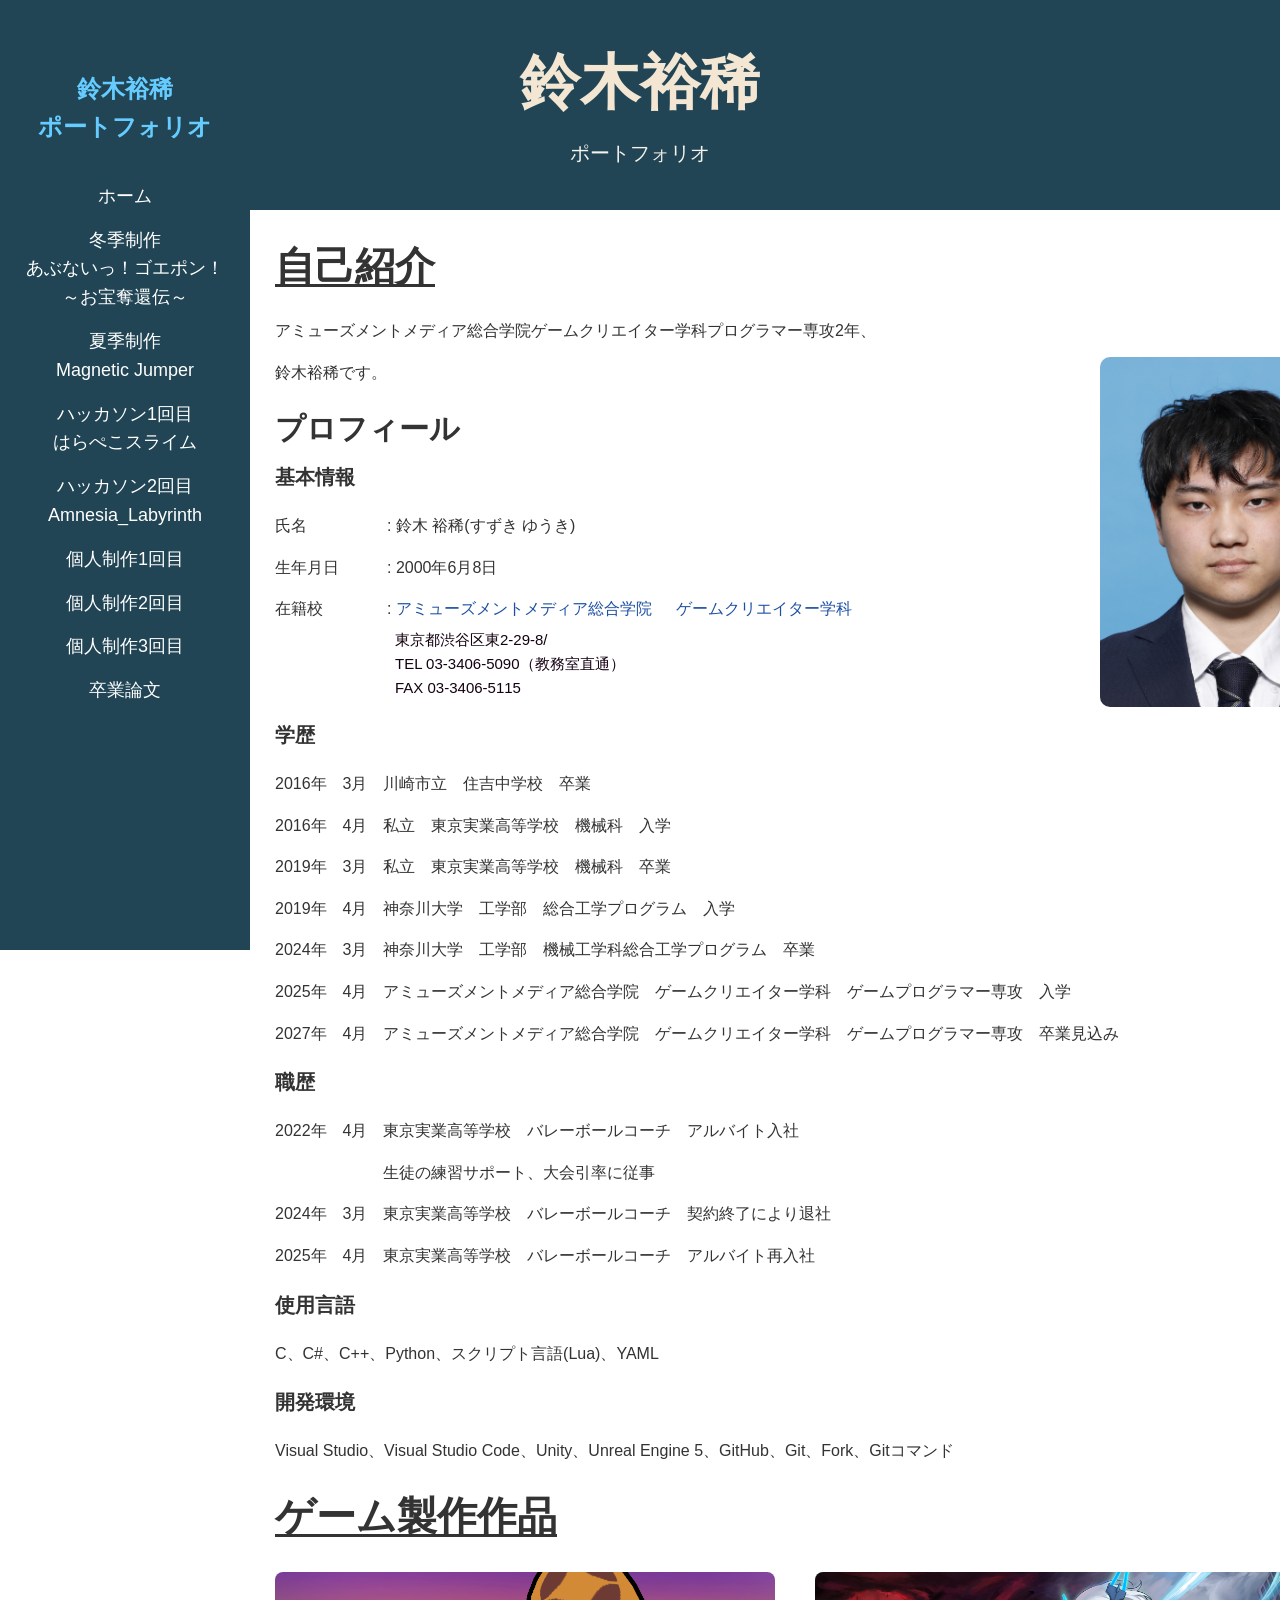
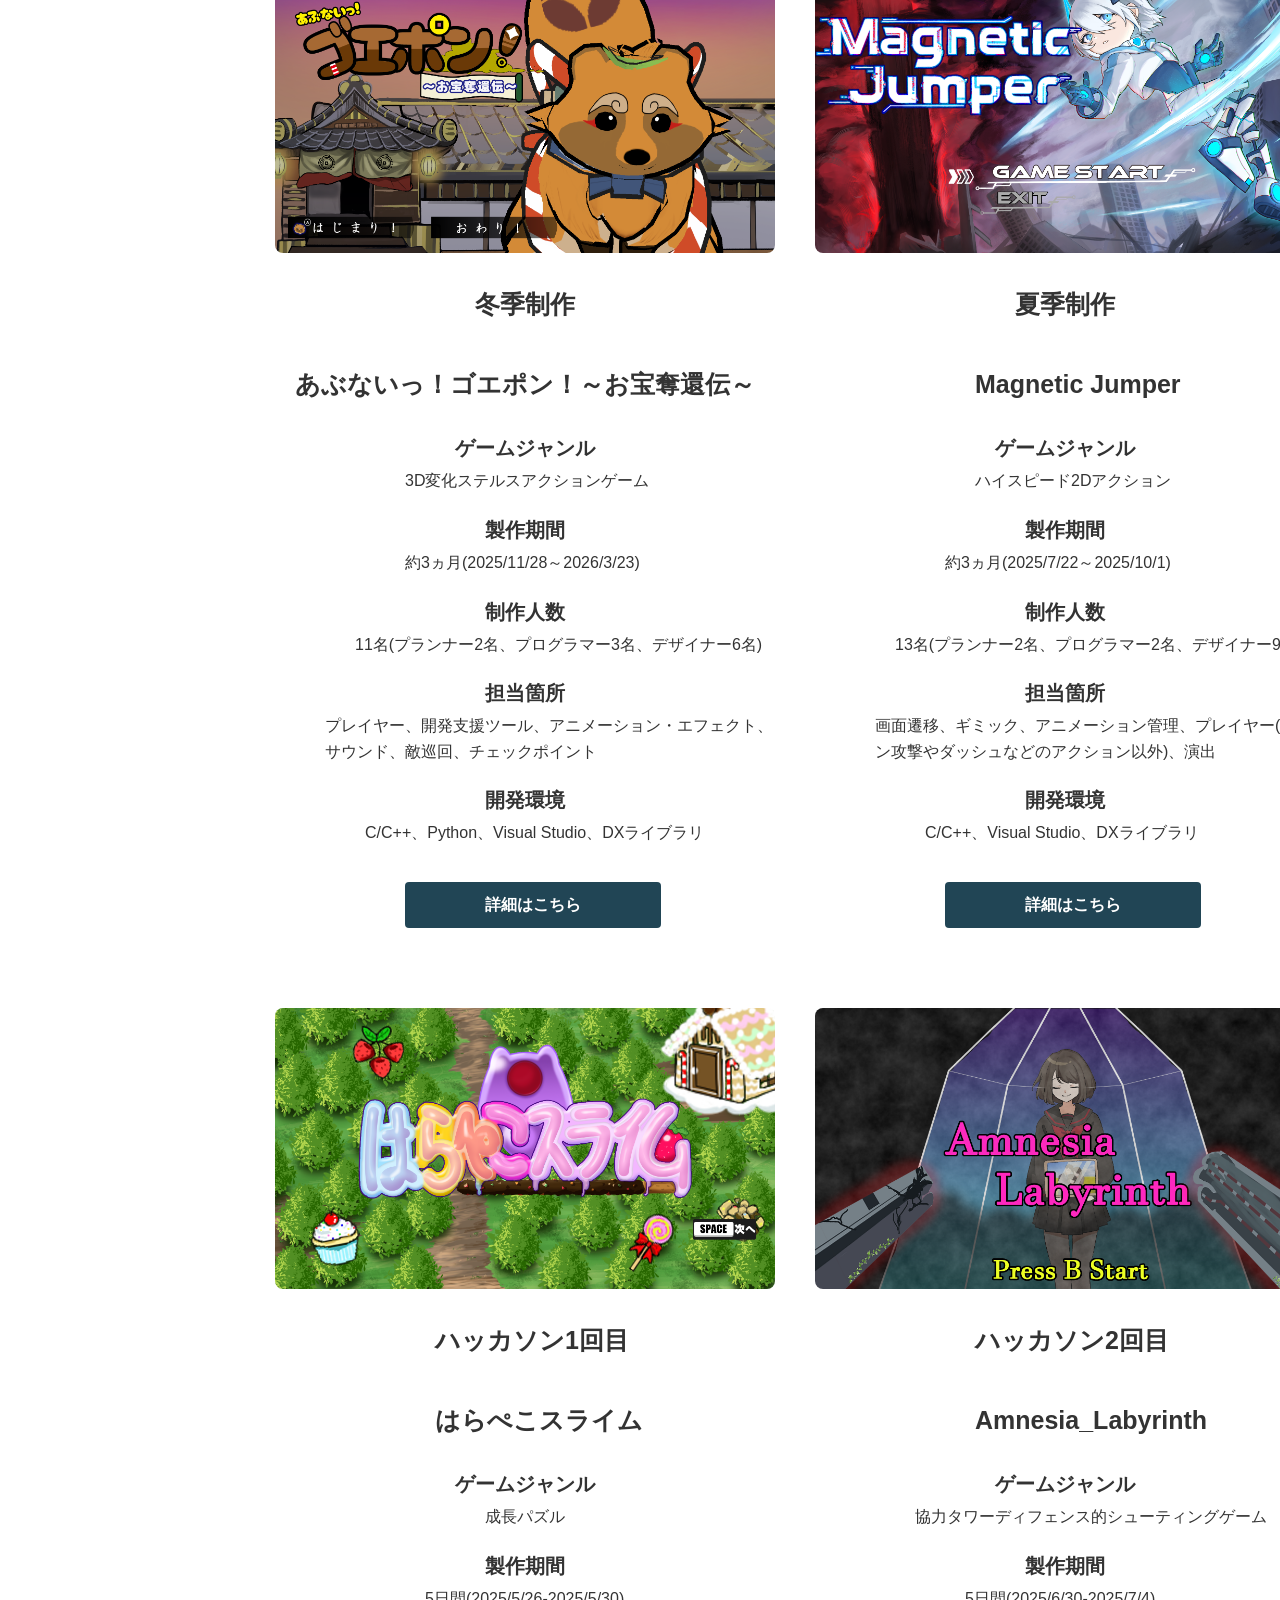
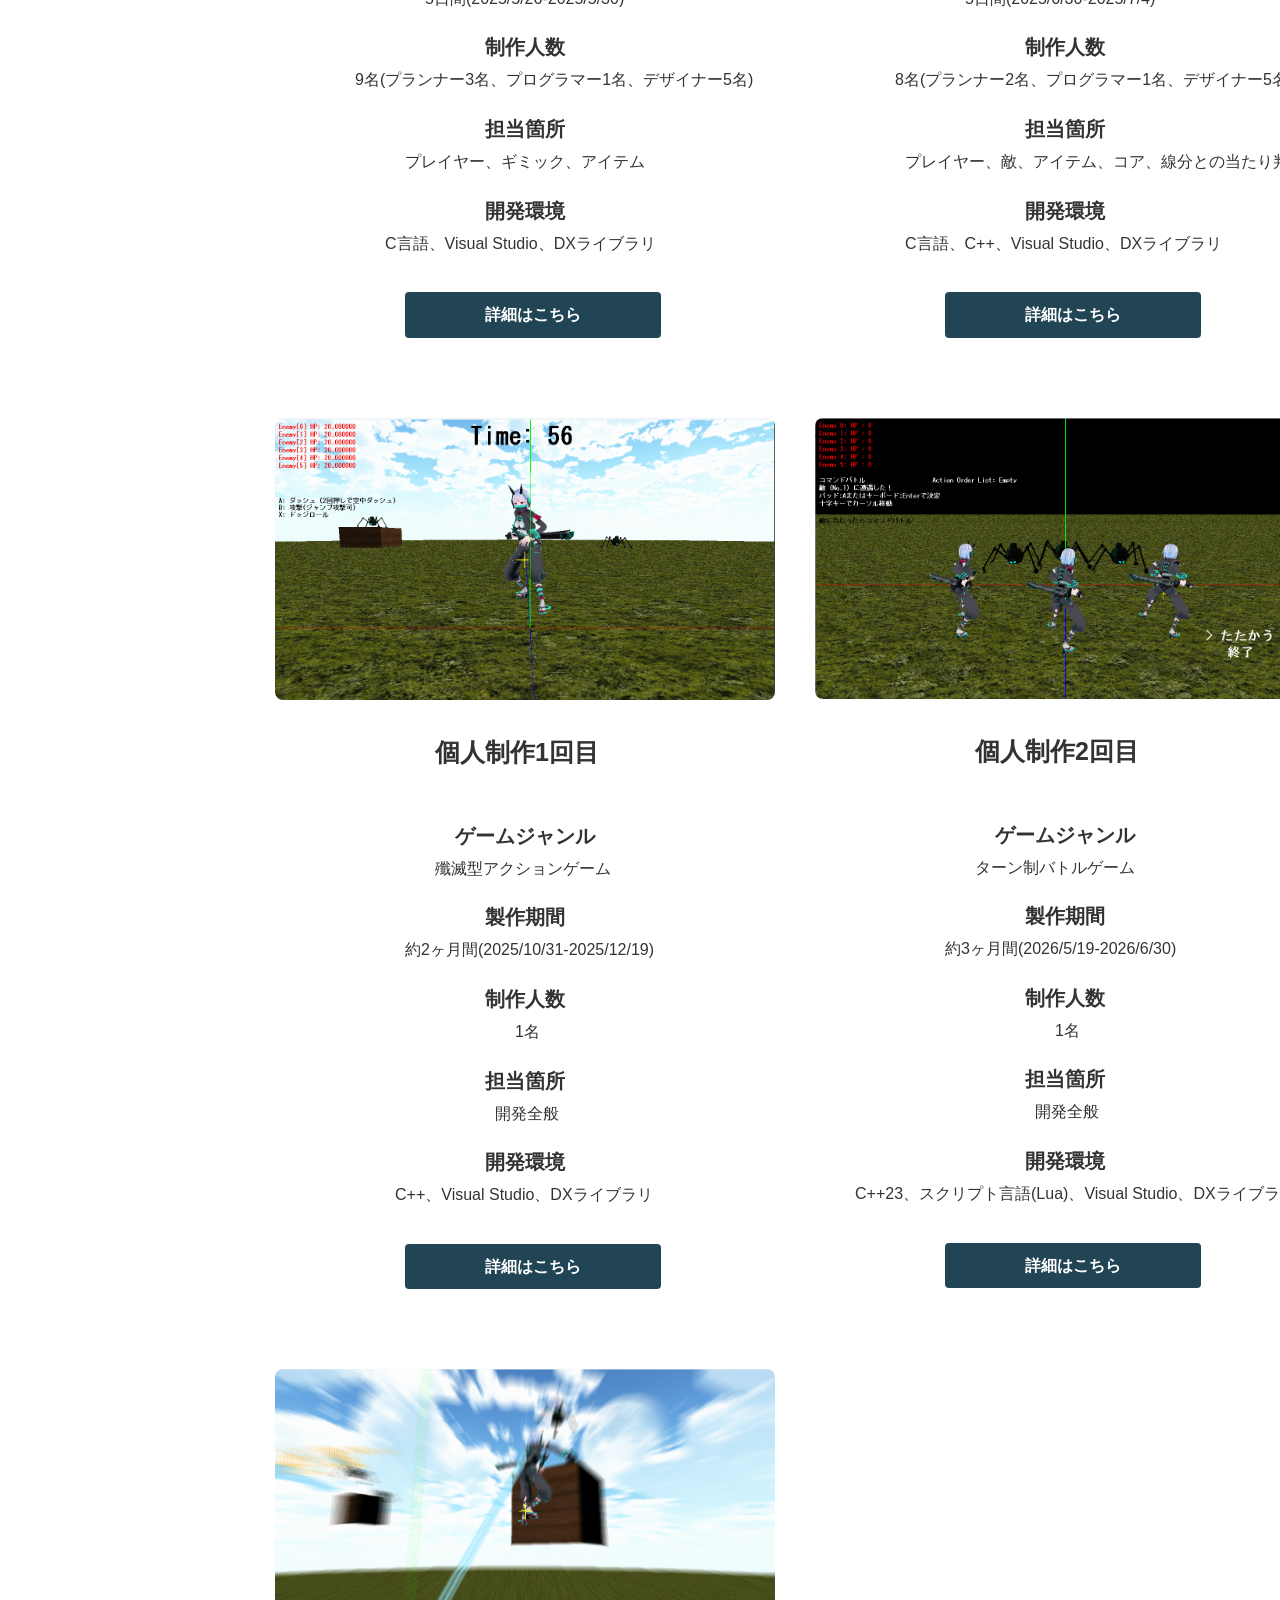
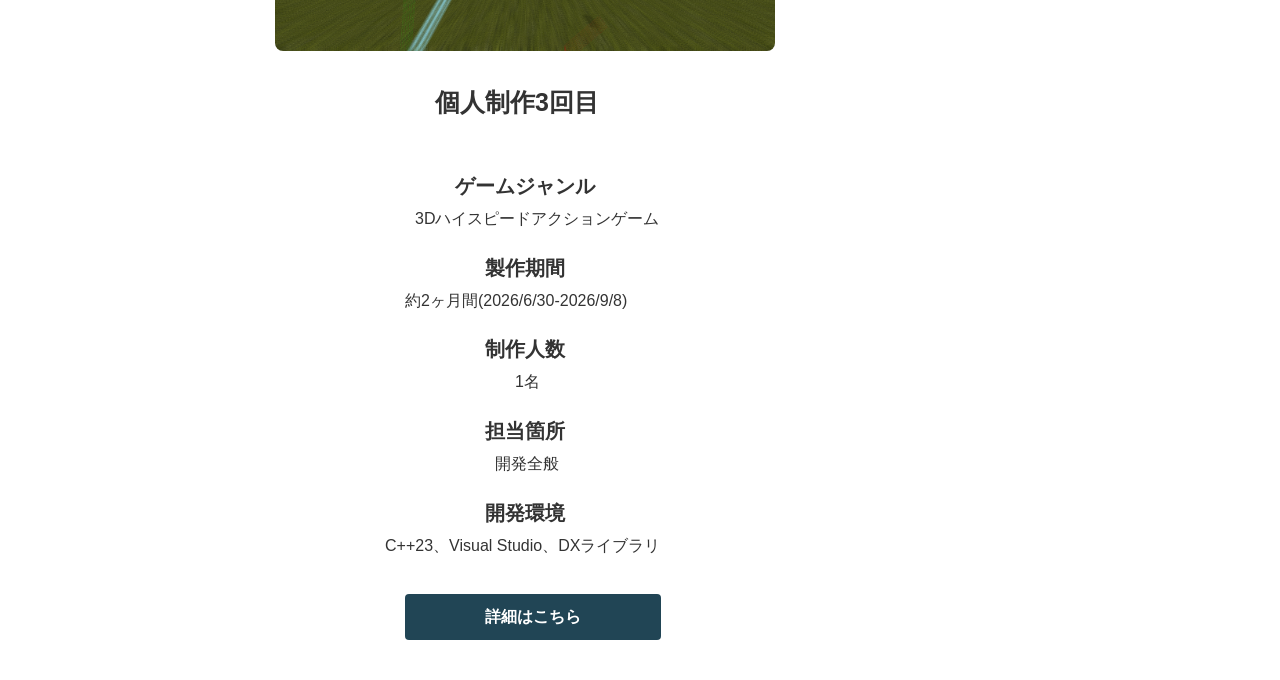
==== commit a04e99c8: "個人制作2回目の製作期間修正" ====
--- a/index.html
+++ b/index.html
@@ -130,7 +130,7 @@
                     <p>2025年　4月　東京実業高等学校　バレーボールコーチ　アルバイト再入社</p>
 
                     <h4>使用言語</h4>
-                    <p>C、C#、C++、Python、スクリプト言語(Lua)</p>
+                    <p>C、C#、C++、Python、スクリプト言語(Lua)、YAML</p>
 
                     <h4>開発環境</h4>
                     <p>Visual Studio、Visual Studio Code、Unity、Unreal Engine 5、GitHub、Git、Fork、Gitコマンド</p>
